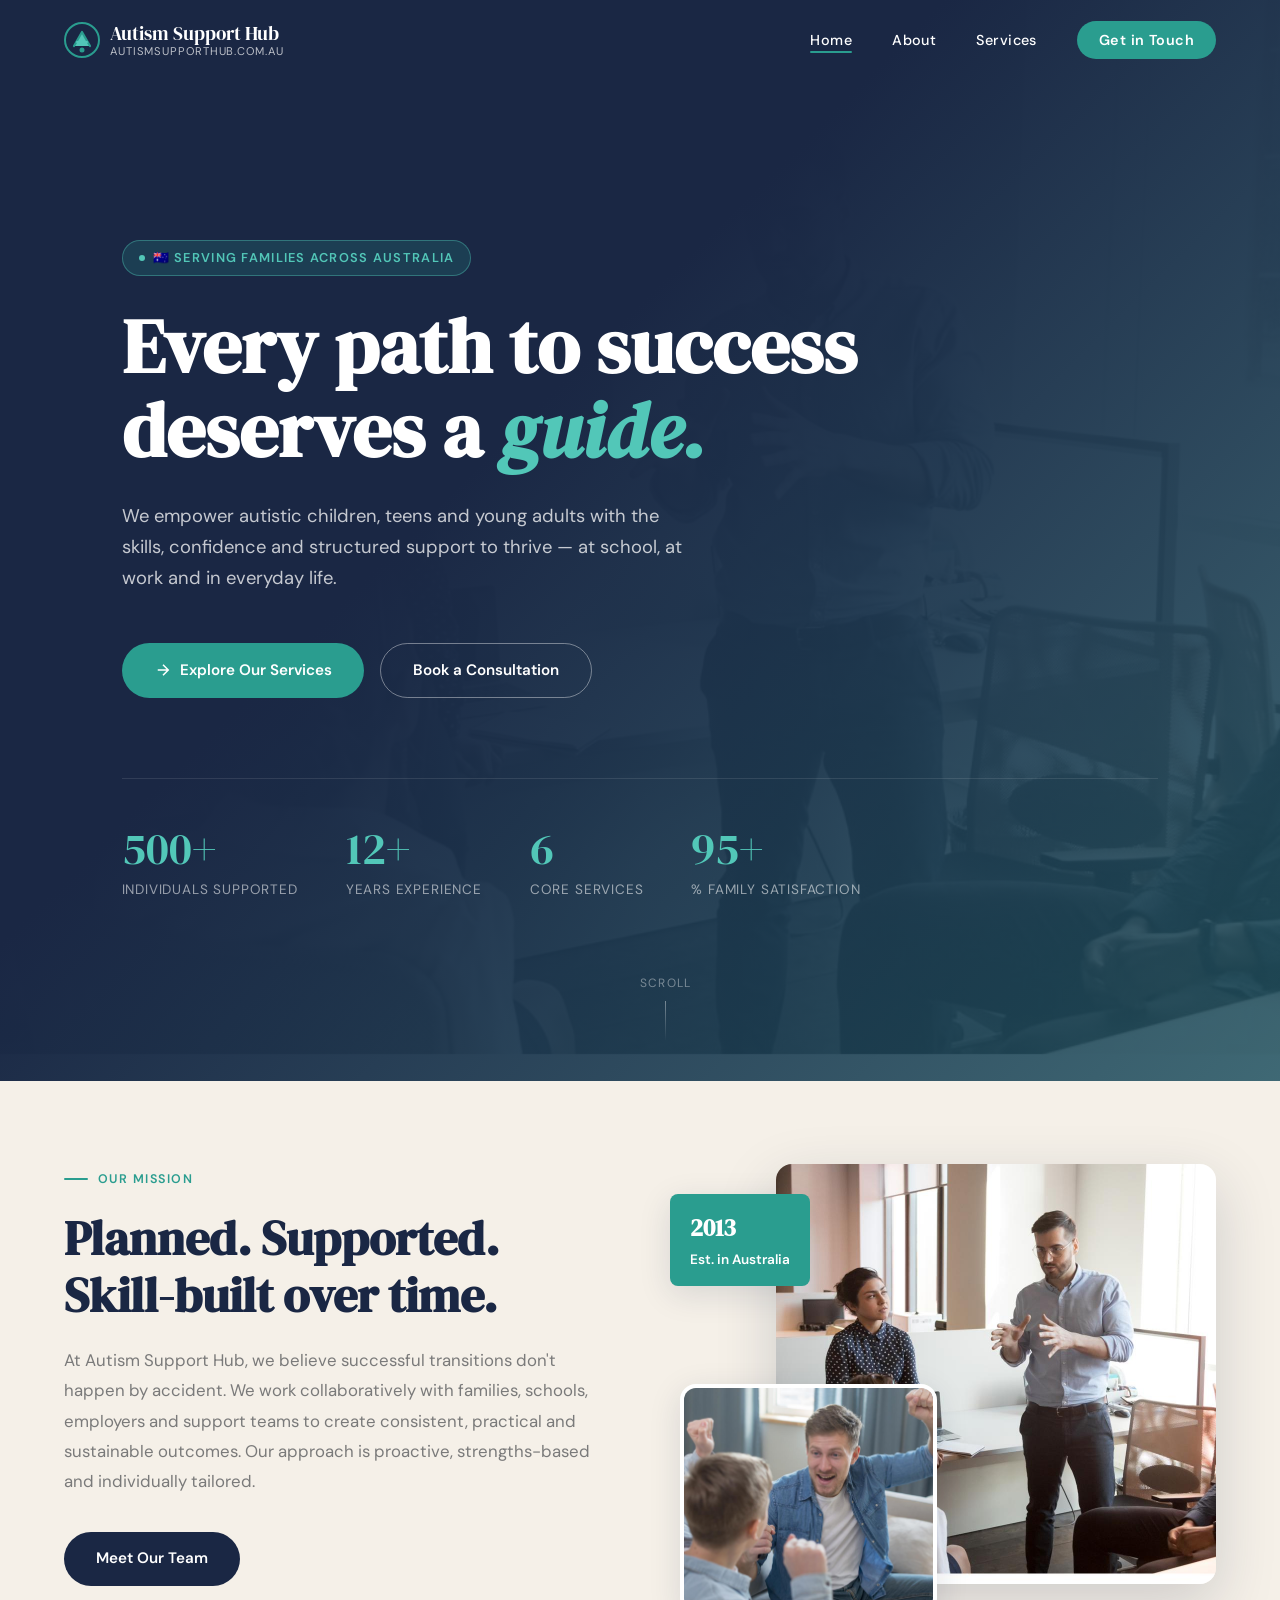
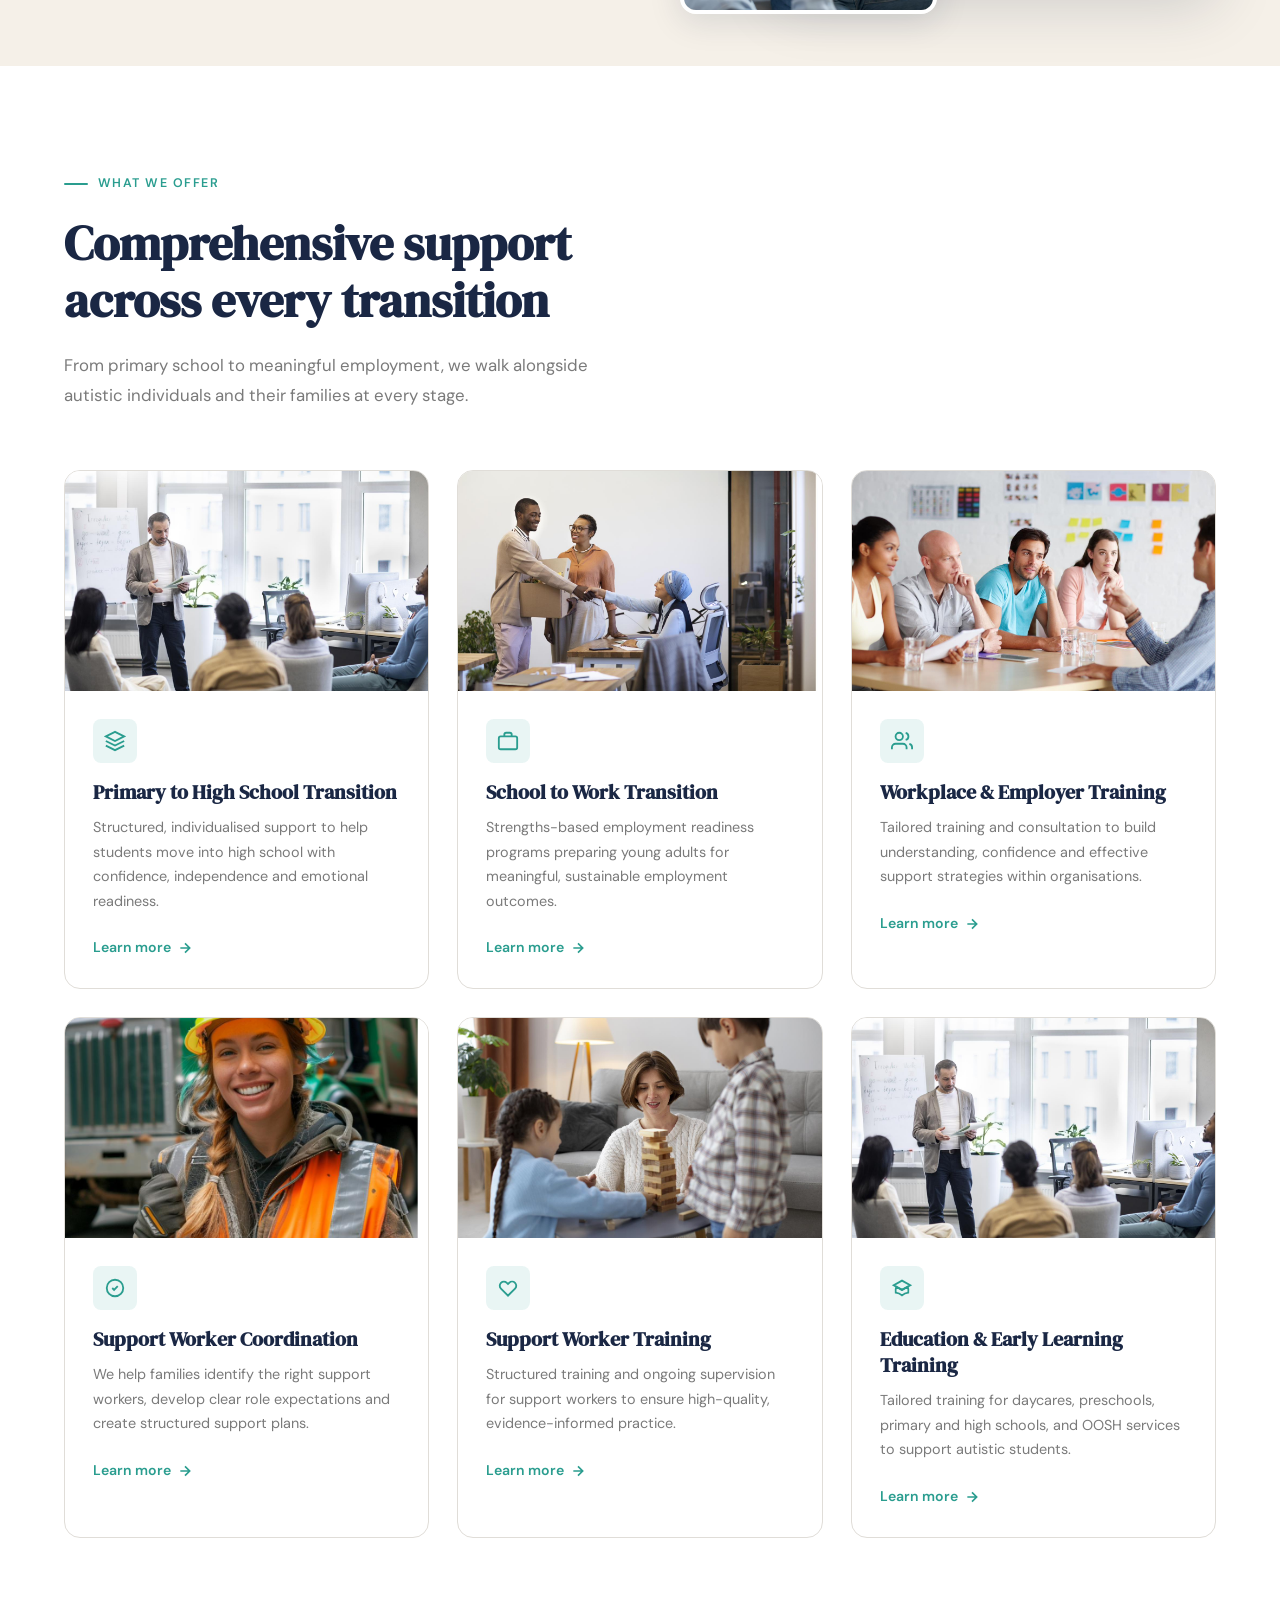
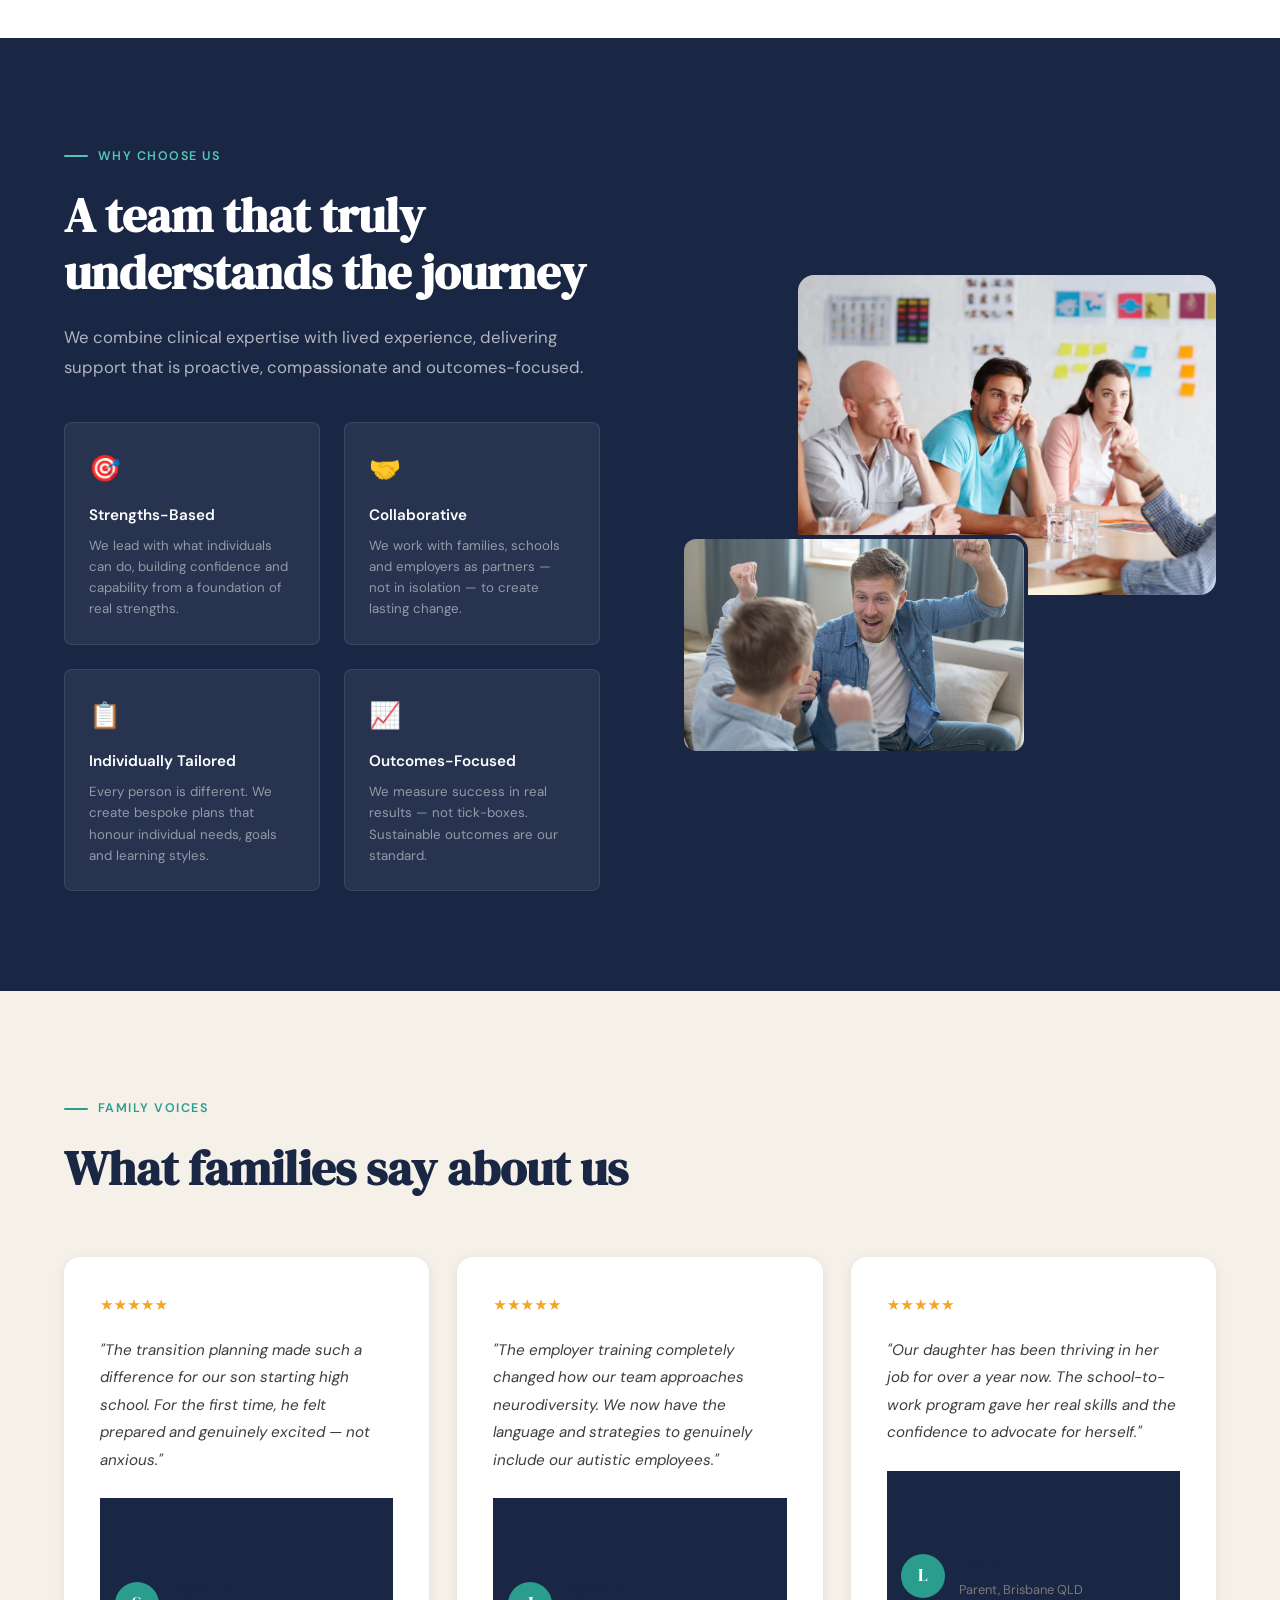
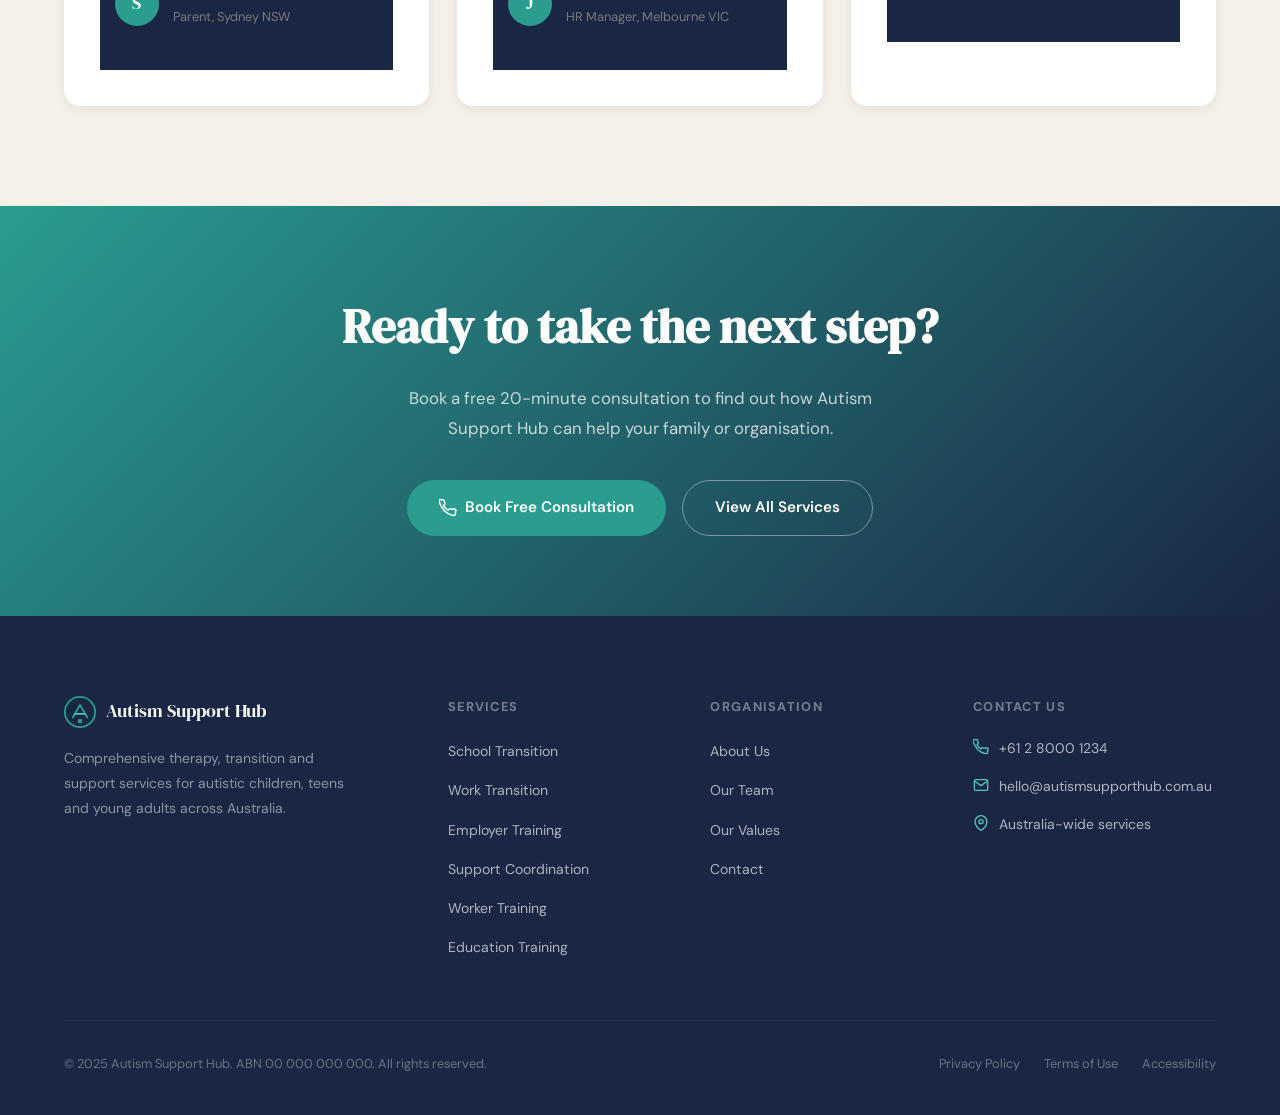
==== index.html @ e98f9d1d "Add files via upload" ====
<!DOCTYPE html>
<html lang="en">
<head>
  <meta charset="UTF-8" />
  <meta name="viewport" content="width=device-width, initial-scale=1.0" />
  <meta name="description" content="Autism Support Hub — Therapy, Transition & Support Services across the lifespan for autistic children, teens and young adults in Australia." />
  <meta property="og:title" content="Autism Support Hub" />
  <meta property="og:description" content="Empowering autistic individuals with the skills, confidence and structured support they need to thrive." />
  <meta property="og:url" content="https://autismsupporthub.com.au" />
  <title>Autism Support Hub — Therapy, Transition & Support Services</title>
  <link rel="preconnect" href="https://fonts.googleapis.com" />
  <link rel="preconnect" href="https://fonts.gstatic.com" crossorigin />
  <link rel="stylesheet" href="css/styles.css" />
</head>
<body>

  <!-- Skip to main content -->
  <a class="skip-link" href="#main-content">Skip to main content</a>

  <!-- Page Transition Overlay -->
  <div id="page-transition" aria-hidden="true"></div>

  <!-- Navigation -->
  <nav class="nav dark-bg" data-dark="true" aria-label="Main navigation">
    <a class="nav-logo" href="index.html" aria-label="Autism Support Hub – Home">
      <svg viewBox="0 0 36 36" fill="none" xmlns="http://www.w3.org/2000/svg" aria-hidden="true">
        <circle cx="18" cy="18" r="17" stroke="#2a9d8f" stroke-width="2"/>
        <path d="M10 24 L18 10 L26 24" stroke="#2a9d8f" stroke-width="2.2" stroke-linecap="round" stroke-linejoin="round"/>
        <path d="M13 20 L23 20" stroke="#52c7b8" stroke-width="2" stroke-linecap="round"/>
        <circle cx="18" cy="28" r="2.5" fill="#2a9d8f"/>
      </svg>
      <span>Autism Support Hub<em>autismsupporthub.com.au</em></span>
    </a>
    <ul class="nav-links" role="list">
      <li><a href="index.html" class="active">Home</a></li>
      <li><a href="pages/about.html">About</a></li>
      <li><a href="pages/services.html">Services</a></li>
      <li><a href="pages/contact.html" class="nav-cta">Get in Touch</a></li>
    </ul>
    <button class="hamburger" aria-label="Toggle menu" aria-expanded="false" aria-controls="mobile-nav">
      <span></span><span></span><span></span>
    </button>
  </nav>

  <!-- Mobile Nav -->
  <nav class="mobile-nav" id="mobile-nav" aria-label="Mobile navigation">
    <a href="index.html">Home</a>
    <a href="pages/about.html">About</a>
    <a href="pages/services.html">Services</a>
    <a href="pages/contact.html" class="mobile-cta">Get in Touch</a>
  </nav>

  <!-- Main Content -->
  <main id="main-content" class="page-content">

    <!-- Hero -->
    <section class="hero" aria-labelledby="hero-heading">
      <div class="hero-bg" role="img" aria-label="A diverse team in discussion"></div>
      <div class="hero-gradient" aria-hidden="true"></div>
      <div class="hero-content">
        <div class="hero-tag" aria-label="Based in Australia">🇦🇺 Serving Families Across Australia</div>
        <h1 id="hero-heading">
          Every path to success<br/>
          deserves a <em>guide.</em>
        </h1>
        <p>We empower autistic children, teens and young adults with the skills, confidence and structured support to thrive — at school, at work and in everyday life.</p>
        <div class="hero-actions">
          <a href="pages/services.html" class="btn btn-primary">
            <svg width="18" height="18" fill="none" stroke="currentColor" stroke-width="2" viewBox="0 0 24 24" aria-hidden="true"><path d="M5 12h14M12 5l7 7-7 7"/></svg>
            Explore Our Services
          </a>
          <a href="pages/contact.html" class="btn btn-outline">Book a Consultation</a>
        </div>
        <div class="hero-stats" role="list" aria-label="Key statistics">
          <div class="hero-stat" role="listitem">
            <div class="num" data-count="500" aria-label="500 plus">500+</div>
            <div class="label">Individuals Supported</div>
          </div>
          <div class="hero-stat" role="listitem">
            <div class="num" data-count="12" aria-label="12 plus">12+</div>
            <div class="label">Years Experience</div>
          </div>
          <div class="hero-stat" role="listitem">
            <div class="num" data-count="6" aria-label="6">6</div>
            <div class="label">Core Services</div>
          </div>
          <div class="hero-stat" role="listitem">
            <div class="num" data-count="95" aria-label="95 percent">95+</div>
            <div class="label">% Family Satisfaction</div>
          </div>
        </div>
      </div>
      <div class="hero-scroll" role="button" tabindex="0" aria-label="Scroll down">Scroll</div>
    </section>

    <!-- Mission -->
    <section class="mission" aria-labelledby="mission-heading">
      <div class="mission-inner">
        <div class="mission-text">
          <span class="section-label reveal">Our Mission</span>
          <h2 class="section-heading reveal reveal-delay-1" id="mission-heading">
            Planned. Supported.<br/>Skill-built over time.
          </h2>
          <p class="section-sub reveal reveal-delay-2">
            At Autism Support Hub, we believe successful transitions don't happen by accident. We work collaboratively with families, schools, employers and support teams to create consistent, practical and sustainable outcomes. Our approach is proactive, strengths-based and individually tailored.
          </p>
          <div style="margin-top: 36px;" class="reveal reveal-delay-3">
            <a href="pages/about.html" class="btn btn-navy">Meet Our Team</a>
          </div>
        </div>
        <div class="mission-visual reveal reveal-delay-2" aria-hidden="true">
          <img class="mission-img-main" src="images/team-leader.jpg" alt="Team leader facilitating a training session" loading="lazy" />
          <img class="mission-img-accent" src="images/father-son.jpg" alt="A parent and child celebrating a milestone together" loading="lazy" />
          <div class="mission-badge" aria-label="Established since 2013">
            <strong>2013</strong>
            Est. in Australia
          </div>
        </div>
      </div>
    </section>

    <!-- Services Overview -->
    <section class="services" aria-labelledby="services-heading">
      <div class="section-inner">
        <span class="section-label reveal">What We Offer</span>
        <h2 class="section-heading reveal reveal-delay-1" id="services-heading">Comprehensive support<br/>across every transition</h2>
        <p class="section-sub reveal reveal-delay-2">From primary school to meaningful employment, we walk alongside autistic individuals and their families at every stage.</p>
        <div class="services-grid" role="list">

          <article class="service-card reveal" role="listitem">
            <div style="overflow:hidden">
              <img class="service-card-img" src="images/learning.jpg" alt="Students engaged in a collaborative learning session" loading="lazy" />
            </div>
            <div class="service-card-body">
              <div class="service-icon" aria-hidden="true">
                <svg fill="none" stroke="currentColor" stroke-width="2" viewBox="0 0 24 24"><path d="M12 2L2 7l10 5 10-5-10-5zM2 17l10 5 10-5M2 12l10 5 10-5"/></svg>
              </div>
              <h3>Primary to High School Transition</h3>
              <p>Structured, individualised support to help students move into high school with confidence, independence and emotional readiness.</p>
              <a class="service-link" href="pages/services.html#school-transition">Learn more
                <svg fill="none" stroke="currentColor" stroke-width="2.5" viewBox="0 0 24 24" aria-hidden="true"><path d="M5 12h14M12 5l7 7-7 7"/></svg>
              </a>
            </div>
          </article>

          <article class="service-card reveal reveal-delay-1" role="listitem">
            <div style="overflow:hidden">
              <img class="service-card-img" src="images/new-job.jpg" alt="A young person being welcomed to their new workplace" loading="lazy" />
            </div>
            <div class="service-card-body">
              <div class="service-icon" aria-hidden="true">
                <svg fill="none" stroke="currentColor" stroke-width="2" viewBox="0 0 24 24"><rect x="2" y="7" width="20" height="14" rx="2"/><path d="M16 7V5a2 2 0 00-2-2h-4a2 2 0 00-2 2v2"/></svg>
              </div>
              <h3>School to Work Transition</h3>
              <p>Strengths-based employment readiness programs preparing young adults for meaningful, sustainable employment outcomes.</p>
              <a class="service-link" href="pages/services.html#work-transition">Learn more
                <svg fill="none" stroke="currentColor" stroke-width="2.5" viewBox="0 0 24 24" aria-hidden="true"><path d="M5 12h14M12 5l7 7-7 7"/></svg>
              </a>
            </div>
          </article>

          <article class="service-card reveal reveal-delay-2" role="listitem">
            <div style="overflow:hidden">
              <img class="service-card-img" src="images/meeting.jpg" alt="Diverse professionals engaged in a collaborative workplace meeting" loading="lazy" />
            </div>
            <div class="service-card-body">
              <div class="service-icon" aria-hidden="true">
                <svg fill="none" stroke="currentColor" stroke-width="2" viewBox="0 0 24 24"><path d="M17 21v-2a4 4 0 00-4-4H5a4 4 0 00-4 4v2"/><circle cx="9" cy="7" r="4"/><path d="M23 21v-2a4 4 0 00-3-3.87M16 3.13a4 4 0 010 7.75"/></svg>
              </div>
              <h3>Workplace & Employer Training</h3>
              <p>Tailored training and consultation to build understanding, confidence and effective support strategies within organisations.</p>
              <a class="service-link" href="pages/services.html#employer-training">Learn more
                <svg fill="none" stroke="currentColor" stroke-width="2.5" viewBox="0 0 24 24" aria-hidden="true"><path d="M5 12h14M12 5l7 7-7 7"/></svg>
              </a>
            </div>
          </article>

          <article class="service-card reveal" role="listitem">
            <div style="overflow:hidden">
              <img class="service-card-img" src="images/worker-thumbsup.jpg" alt="A confident worker giving thumbs up on the job site" loading="lazy" />
            </div>
            <div class="service-card-body">
              <div class="service-icon" aria-hidden="true">
                <svg fill="none" stroke="currentColor" stroke-width="2" viewBox="0 0 24 24"><path d="M9 12l2 2 4-4m6 2a9 9 0 11-18 0 9 9 0 0118 0z"/></svg>
              </div>
              <h3>Support Worker Coordination</h3>
              <p>We help families identify the right support workers, develop clear role expectations and create structured support plans.</p>
              <a class="service-link" href="pages/services.html#support-coordination">Learn more
                <svg fill="none" stroke="currentColor" stroke-width="2.5" viewBox="0 0 24 24" aria-hidden="true"><path d="M5 12h14M12 5l7 7-7 7"/></svg>
              </a>
            </div>
          </article>

          <article class="service-card reveal reveal-delay-1" role="listitem">
            <div style="overflow:hidden">
              <img class="service-card-img" src="images/mother-kids.jpg" alt="A support worker playing and engaging with children" loading="lazy" />
            </div>
            <div class="service-card-body">
              <div class="service-icon" aria-hidden="true">
                <svg fill="none" stroke="currentColor" stroke-width="2" viewBox="0 0 24 24"><path d="M4.318 6.318a4.5 4.5 0 000 6.364L12 20.364l7.682-7.682a4.5 4.5 0 00-6.364-6.364L12 7.636l-1.318-1.318a4.5 4.5 0 00-6.364 0z"/></svg>
              </div>
              <h3>Support Worker Training</h3>
              <p>Structured training and ongoing supervision for support workers to ensure high-quality, evidence-informed practice.</p>
              <a class="service-link" href="pages/services.html#worker-training">Learn more
                <svg fill="none" stroke="currentColor" stroke-width="2.5" viewBox="0 0 24 24" aria-hidden="true"><path d="M5 12h14M12 5l7 7-7 7"/></svg>
              </a>
            </div>
          </article>

          <article class="service-card reveal reveal-delay-2" role="listitem">
            <div style="overflow:hidden">
              <img class="service-card-img" src="images/learning.jpg" alt="A training session for educators and early learning staff" loading="lazy" />
            </div>
            <div class="service-card-body">
              <div class="service-icon" aria-hidden="true">
                <svg fill="none" stroke="currentColor" stroke-width="2" viewBox="0 0 24 24"><path d="M12 14l9-5-9-5-9 5 9 5z"/><path d="M12 14l6.16-3.422a12.083 12.083 0 01.665 6.479A11.952 11.952 0 0012 20.055a11.952 11.952 0 00-6.824-2.998 12.078 12.078 0 01.665-6.479L12 14z"/></svg>
              </div>
              <h3>Education & Early Learning Training</h3>
              <p>Tailored training for daycares, preschools, primary and high schools, and OOSH services to support autistic students.</p>
              <a class="service-link" href="pages/services.html#education-training">Learn more
                <svg fill="none" stroke="currentColor" stroke-width="2.5" viewBox="0 0 24 24" aria-hidden="true"><path d="M5 12h14M12 5l7 7-7 7"/></svg>
              </a>
            </div>
          </article>

        </div>
      </div>
    </section>

    <!-- Why Us -->
    <section class="why" aria-labelledby="why-heading">
      <div class="why-inner">
        <div>
          <span class="section-label reveal">Why Choose Us</span>
          <h2 class="section-heading reveal reveal-delay-1" id="why-heading">A team that truly<br/>understands the journey</h2>
          <p class="section-sub reveal reveal-delay-2">We combine clinical expertise with lived experience, delivering support that is proactive, compassionate and outcomes-focused.</p>
          <div class="why-pillars" role="list">
            <div class="pillar reveal" role="listitem">
              <div class="pillar-icon" aria-hidden="true">🎯</div>
              <h4>Strengths-Based</h4>
              <p>We lead with what individuals can do, building confidence and capability from a foundation of real strengths.</p>
            </div>
            <div class="pillar reveal reveal-delay-1" role="listitem">
              <div class="pillar-icon" aria-hidden="true">🤝</div>
              <h4>Collaborative</h4>
              <p>We work with families, schools and employers as partners — not in isolation — to create lasting change.</p>
            </div>
            <div class="pillar reveal reveal-delay-2" role="listitem">
              <div class="pillar-icon" aria-hidden="true">📋</div>
              <h4>Individually Tailored</h4>
              <p>Every person is different. We create bespoke plans that honour individual needs, goals and learning styles.</p>
            </div>
            <div class="pillar reveal reveal-delay-3" role="listitem">
              <div class="pillar-icon" aria-hidden="true">📈</div>
              <h4>Outcomes-Focused</h4>
              <p>We measure success in real results — not tick-boxes. Sustainable outcomes are our standard.</p>
            </div>
          </div>
        </div>
        <div class="why-img-stack reveal reveal-delay-2" aria-hidden="true">
          <img class="why-img-1" src="images/meeting.jpg" alt="Professional team collaboration" loading="lazy" />
          <img class="why-img-2" src="images/father-son.jpg" alt="A joyful moment between a parent and child" loading="lazy" />
        </div>
      </div>
    </section>

    <!-- Testimonials -->
    <section class="testimonials" aria-labelledby="testimonials-heading">
      <div class="section-inner">
        <span class="section-label reveal">Family Voices</span>
        <h2 class="section-heading reveal reveal-delay-1" id="testimonials-heading">What families say about us</h2>
        <div class="testimonials-grid" role="list">

          <blockquote class="testimonial-card reveal" role="listitem">
            <div class="testimonial-stars" aria-label="5 out of 5 stars">★★★★★</div>
            <p>"The transition planning made such a difference for our son starting high school. For the first time, he felt prepared and genuinely excited — not anxious."</p>
            <footer class="testimonial-author">
              <div class="author-avatar" aria-hidden="true">S</div>
              <div class="author-info">
                <strong>Sarah M.</strong>
                <span>Parent, Sydney NSW</span>
              </div>
            </footer>
          </blockquote>

          <blockquote class="testimonial-card reveal reveal-delay-1" role="listitem">
            <div class="testimonial-stars" aria-label="5 out of 5 stars">★★★★★</div>
            <p>"The employer training completely changed how our team approaches neurodiversity. We now have the language and strategies to genuinely include our autistic employees."</p>
            <footer class="testimonial-author">
              <div class="author-avatar" aria-hidden="true">J</div>
              <div class="author-info">
                <strong>James T.</strong>
                <span>HR Manager, Melbourne VIC</span>
              </div>
            </footer>
          </blockquote>

          <blockquote class="testimonial-card reveal reveal-delay-2" role="listitem">
            <div class="testimonial-stars" aria-label="5 out of 5 stars">★★★★★</div>
            <p>"Our daughter has been thriving in her job for over a year now. The school-to-work program gave her real skills and the confidence to advocate for herself."</p>
            <footer class="testimonial-author">
              <div class="author-avatar" aria-hidden="true">L</div>
              <div class="author-info">
                <strong>Lisa R.</strong>
                <span>Parent, Brisbane QLD</span>
              </div>
            </footer>
          </blockquote>

        </div>
      </div>
    </section>

    <!-- CTA Banner -->
    <section class="cta-banner" aria-labelledby="cta-heading">
      <h2 id="cta-heading" class="reveal">Ready to take the next step?</h2>
      <p class="reveal reveal-delay-1">Book a free 20-minute consultation to find out how Autism Support Hub can help your family or organisation.</p>
      <div class="cta-banner-actions reveal reveal-delay-2">
        <a href="pages/contact.html" class="btn btn-primary">
          <svg width="18" height="18" fill="none" stroke="currentColor" stroke-width="2" viewBox="0 0 24 24" aria-hidden="true"><path d="M22 16.92v3a2 2 0 01-2.18 2 19.79 19.79 0 01-8.63-3.07A19.5 19.5 0 013.07 9.81a19.79 19.79 0 01-3.07-8.68A2 2 0 012 .84h3a2 2 0 012 1.72c.127.96.361 1.903.7 2.81a2 2 0 01-.45 2.11L6.09 8.91a16 16 0 006 6l1.27-1.27a2 2 0 012.11-.45c.907.339 1.85.573 2.81.7A2 2 0 0122 16.92z"/></svg>
          Book Free Consultation
        </a>
        <a href="pages/services.html" class="btn btn-outline">View All Services</a>
      </div>
    </section>

  </main>

  <!-- Footer -->
  <footer role="contentinfo">
    <div class="footer-inner">
      <div class="footer-grid">
        <div class="footer-brand">
          <div class="footer-logo">
            <svg viewBox="0 0 36 36" width="32" fill="none" xmlns="http://www.w3.org/2000/svg" aria-hidden="true">
              <circle cx="18" cy="18" r="17" stroke="#2a9d8f" stroke-width="2"/>
              <path d="M10 24 L18 10 L26 24" stroke="#2a9d8f" stroke-width="2.2" stroke-linecap="round" stroke-linejoin="round"/>
              <path d="M13 20 L23 20" stroke="#52c7b8" stroke-width="2" stroke-linecap="round"/>
              <circle cx="18" cy="28" r="2.5" fill="#2a9d8f"/>
            </svg>
            <span>Autism Support Hub</span>
          </div>
          <p>Comprehensive therapy, transition and support services for autistic children, teens and young adults across Australia.</p>
        </div>
        <div class="footer-col">
          <h4>Services</h4>
          <ul role="list">
            <li><a href="pages/services.html#school-transition">School Transition</a></li>
            <li><a href="pages/services.html#work-transition">Work Transition</a></li>
            <li><a href="pages/services.html#employer-training">Employer Training</a></li>
            <li><a href="pages/services.html#support-coordination">Support Coordination</a></li>
            <li><a href="pages/services.html#worker-training">Worker Training</a></li>
            <li><a href="pages/services.html#education-training">Education Training</a></li>
          </ul>
        </div>
        <div class="footer-col">
          <h4>Organisation</h4>
          <ul role="list">
            <li><a href="pages/about.html">About Us</a></li>
            <li><a href="pages/about.html#team">Our Team</a></li>
            <li><a href="pages/about.html#values">Our Values</a></li>
            <li><a href="pages/contact.html">Contact</a></li>
          </ul>
        </div>
        <div class="footer-col">
          <h4>Contact Us</h4>
          <div class="footer-contact-item">
            <svg fill="none" stroke="currentColor" stroke-width="2" viewBox="0 0 24 24" aria-hidden="true"><path d="M22 16.92v3a2 2 0 01-2.18 2 19.79 19.79 0 01-8.63-3.07A19.5 19.5 0 013.07 9.81a19.79 19.79 0 01-3.07-8.68A2 2 0 012 .84h3a2 2 0 012 1.72c.127.96.361 1.903.7 2.81a2 2 0 01-.45 2.11L6.09 8.91a16 16 0 006 6l1.27-1.27a2 2 0 012.11-.45c.907.339 1.85.573 2.81.7A2 2 0 0122 16.92z"/></svg>
            <span><a href="tel:+61280001234" style="color:inherit">+61 2 8000 1234</a></span>
          </div>
          <div class="footer-contact-item">
            <svg fill="none" stroke="currentColor" stroke-width="2" viewBox="0 0 24 24" aria-hidden="true"><path d="M4 4h16c1.1 0 2 .9 2 2v12c0 1.1-.9 2-2 2H4c-1.1 0-2-.9-2-2V6c0-1.1.9-2 2-2z"/><polyline points="22,6 12,13 2,6"/></svg>
            <span><a href="mailto:hello@autismsupporthub.com.au" style="color:inherit">hello@autismsupporthub.com.au</a></span>
          </div>
          <div class="footer-contact-item">
            <svg fill="none" stroke="currentColor" stroke-width="2" viewBox="0 0 24 24" aria-hidden="true"><path d="M21 10c0 7-9 13-9 13s-9-6-9-13a9 9 0 0118 0z"/><circle cx="12" cy="10" r="3"/></svg>
            <span>Australia-wide services</span>
          </div>
        </div>
      </div>
      <div class="footer-bottom">
        <p>© 2025 Autism Support Hub. ABN 00 000 000 000. All rights reserved.</p>
        <nav class="footer-bottom-links" aria-label="Legal links">
          <a href="#">Privacy Policy</a>
          <a href="#">Terms of Use</a>
          <a href="#">Accessibility</a>
        </nav>
      </div>
    </div>
  </footer>

  <script src="js/main.js"></script>
</body>
</html>
---- css/styles.css ----
/* ============================================================
   Autism Support Hub — Main Stylesheet
   autismsupporthub.com.au
   ============================================================ */

/* Google Fonts */
@import url('https://fonts.googleapis.com/css2?family=DM+Serif+Display:ital@0;1&family=DM+Sans:wght@300;400;500;600&display=swap');

/* ─── CSS Variables ─────────────────────────────────────── */
:root {
  --navy:       #1a2744;
  --navy-light: #243460;
  --teal:       #2a9d8f;
  --teal-light: #52c7b8;
  --sand:       #f5f0e8;
  --white:      #ffffff;
  --charcoal:   #3d3d3d;
  --mid-grey:   #7a7a7a;
  --light-grey: #f0eff0;
  --border:     #e0ddd8;

  --font-display: 'DM Serif Display', Georgia, serif;
  --font-body:    'DM Sans', system-ui, sans-serif;

  --radius-sm:  8px;
  --radius-md:  16px;
  --radius-lg:  32px;

  --shadow-sm:  0 2px 12px rgba(26,39,68,0.08);
  --shadow-md:  0 8px 32px rgba(26,39,68,0.13);
  --shadow-lg:  0 20px 60px rgba(26,39,68,0.18);

  --transition: 0.35s cubic-bezier(0.4, 0, 0.2, 1);
  --nav-height: 80px;
}

/* ─── Reset & Base ───────────────────────────────────────── */
*, *::before, *::after { box-sizing: border-box; margin: 0; padding: 0; }

html {
  scroll-behavior: smooth;
  font-size: 16px;
}

body {
  font-family: var(--font-body);
  color: var(--charcoal);
  background: var(--white);
  line-height: 1.7;
  overflow-x: hidden;
}

img { display: block; max-width: 100%; height: auto; }
a  { color: inherit; text-decoration: none; }
ul { list-style: none; }

/* ─── Page Transition Overlay ───────────────────────────── */
#page-transition {
  position: fixed;
  inset: 0;
  background: var(--navy);
  z-index: 9999;
  pointer-events: none;
  transform: scaleY(0);
  transform-origin: bottom;
  transition: transform 0.5s cubic-bezier(0.76, 0, 0.24, 1);
}
#page-transition.enter {
  transform: scaleY(1);
  transform-origin: bottom;
}
#page-transition.exit {
  transform: scaleY(0);
  transform-origin: top;
}

/* ─── Page Fade In ───────────────────────────────────────── */
.page-content {
  opacity: 0;
  transform: translateY(16px);
  transition: opacity 0.6s ease, transform 0.6s ease;
}
.page-content.visible {
  opacity: 1;
  transform: translateY(0);
}

/* ─── Navigation ─────────────────────────────────────────── */
.nav {
  position: fixed;
  top: 0; left: 0; right: 0;
  height: var(--nav-height);
  z-index: 1000;
  display: flex;
  align-items: center;
  justify-content: space-between;
  padding: 0 5%;
  transition: background var(--transition), box-shadow var(--transition), backdrop-filter var(--transition);
}
.nav.scrolled {
  background: rgba(255,255,255,0.94);
  backdrop-filter: blur(12px);
  -webkit-backdrop-filter: blur(12px);
  box-shadow: var(--shadow-sm);
}
.nav.dark-bg {
  background: transparent;
}
.nav.dark-bg .nav-logo span,
.nav.dark-bg .nav-links a {
  color: var(--white);
}
.nav.dark-bg .nav-logo svg path { fill: var(--teal-light); }
.nav.dark-bg .hamburger span { background: var(--white); }
.nav.scrolled .nav-logo span,
.nav.scrolled .nav-links a { color: var(--navy); }

.nav-logo {
  display: flex;
  align-items: center;
  gap: 10px;
  z-index: 1001;
}
.nav-logo svg { width: 36px; height: 36px; flex-shrink: 0; }
.nav-logo span {
  font-family: var(--font-display);
  font-size: 1.2rem;
  color: var(--navy);
  transition: color var(--transition);
  line-height: 1.2;
}
.nav-logo span em {
  display: block;
  font-style: normal;
  font-size: 0.7rem;
  font-family: var(--font-body);
  font-weight: 400;
  letter-spacing: 0.08em;
  opacity: 0.7;
  text-transform: uppercase;
}

.nav-links {
  display: flex;
  align-items: center;
  gap: 2.5rem;
}
.nav-links a {
  font-size: 0.9rem;
  font-weight: 500;
  letter-spacing: 0.03em;
  color: var(--navy);
  position: relative;
  padding-bottom: 4px;
  transition: color var(--transition);
}
.nav-links a::after {
  content: '';
  position: absolute;
  bottom: 0; left: 0;
  width: 0; height: 2px;
  background: var(--teal);
  transition: width var(--transition);
  border-radius: 2px;
}
.nav-links a:hover::after,
.nav-links a.active::after { width: 100%; }
.nav-links a:hover { color: var(--teal); }

.nav-cta {
  background: var(--teal) !important;
  color: var(--white) !important;
  padding: 10px 22px !important;
  border-radius: var(--radius-lg) !important;
  transition: background var(--transition), transform var(--transition) !important;
  font-weight: 600 !important;
}
.nav-cta::after { display: none !important; }
.nav-cta:hover { background: var(--navy) !important; transform: translateY(-1px); }

/* Hamburger */
.hamburger {
  display: none;
  flex-direction: column;
  gap: 5px;
  cursor: pointer;
  z-index: 1001;
  padding: 4px;
  background: none;
  border: none;
  aria-label: "Menu";
}
.hamburger span {
  display: block;
  width: 26px;
  height: 2px;
  background: var(--navy);
  border-radius: 2px;
  transition: all var(--transition);
}
.hamburger.open span:nth-child(1) { transform: rotate(45deg) translate(5px, 5px); }
.hamburger.open span:nth-child(2) { opacity: 0; }
.hamburger.open span:nth-child(3) { transform: rotate(-45deg) translate(5px, -5px); }

/* Mobile Nav */
.mobile-nav {
  position: fixed;
  inset: 0;
  background: var(--navy);
  z-index: 999;
  display: flex;
  flex-direction: column;
  align-items: center;
  justify-content: center;
  gap: 2rem;
  transform: translateX(100%);
  transition: transform 0.45s cubic-bezier(0.76, 0, 0.24, 1);
}
.mobile-nav.open { transform: translateX(0); }
.mobile-nav a {
  font-family: var(--font-display);
  font-size: 2rem;
  color: var(--white);
  transition: color var(--transition);
}
.mobile-nav a:hover { color: var(--teal-light); }
.mobile-nav .mobile-cta {
  margin-top: 1rem;
  background: var(--teal);
  color: var(--white) !important;
  padding: 14px 36px;
  border-radius: var(--radius-lg);
  font-family: var(--font-body) !important;
  font-size: 1rem !important;
  font-weight: 600;
}

/* ─── Hero ───────────────────────────────────────────────── */
.hero {
  min-height: 100vh;
  position: relative;
  display: flex;
  align-items: center;
  overflow: hidden;
  background: var(--navy);
}
.hero-bg {
  position: absolute;
  inset: 0;
  background-image: url('../images/team-leader.jpg');
  background-size: cover;
  background-position: center 30%;
  opacity: 0.2;
  filter: saturate(0.4);
}
.hero-gradient {
  position: absolute;
  inset: 0;
  background: linear-gradient(135deg, var(--navy) 40%, rgba(42,157,143,0.3) 100%);
}
.hero-content {
  position: relative;
  z-index: 2;
  max-width: 1200px;
  margin: 0 auto;
  padding: calc(var(--nav-height) + 60px) 5% 80px;
  width: 100%;
}
.hero-tag {
  display: inline-flex;
  align-items: center;
  gap: 8px;
  background: rgba(42,157,143,0.2);
  border: 1px solid rgba(82,199,184,0.4);
  color: var(--teal-light);
  padding: 6px 16px;
  border-radius: 100px;
  font-size: 0.8rem;
  font-weight: 600;
  letter-spacing: 0.1em;
  text-transform: uppercase;
  margin-bottom: 28px;
  animation: fadeSlideUp 0.8s ease both;
}
.hero-tag::before {
  content: '';
  width: 6px; height: 6px;
  border-radius: 50%;
  background: var(--teal-light);
}
.hero h1 {
  font-family: var(--font-display);
  font-size: clamp(2.8rem, 6vw, 5.5rem);
  color: var(--white);
  line-height: 1.1;
  max-width: 780px;
  margin-bottom: 28px;
  animation: fadeSlideUp 0.8s 0.1s ease both;
}
.hero h1 em {
  font-style: italic;
  color: var(--teal-light);
}
.hero p {
  font-size: 1.15rem;
  color: rgba(255,255,255,0.75);
  max-width: 560px;
  margin-bottom: 48px;
  animation: fadeSlideUp 0.8s 0.2s ease both;
}
.hero-actions {
  display: flex;
  gap: 16px;
  flex-wrap: wrap;
  animation: fadeSlideUp 0.8s 0.3s ease both;
}
.hero-stats {
  display: flex;
  gap: 48px;
  margin-top: 80px;
  padding-top: 48px;
  border-top: 1px solid rgba(255,255,255,0.1);
  animation: fadeSlideUp 0.8s 0.4s ease both;
  flex-wrap: wrap;
}
.hero-stat .num {
  font-family: var(--font-display);
  font-size: 2.8rem;
  color: var(--teal-light);
  line-height: 1;
}
.hero-stat .label {
  font-size: 0.85rem;
  color: rgba(255,255,255,0.55);
  margin-top: 6px;
  text-transform: uppercase;
  letter-spacing: 0.06em;
}
.hero-scroll {
  position: absolute;
  bottom: 40px;
  left: 50%;
  transform: translateX(-50%);
  display: flex;
  flex-direction: column;
  align-items: center;
  gap: 8px;
  color: rgba(255,255,255,0.4);
  font-size: 0.75rem;
  letter-spacing: 0.1em;
  text-transform: uppercase;
  animation: fadeSlideUp 1s 0.8s ease both;
  cursor: pointer;
}
.hero-scroll::after {
  content: '';
  width: 1px;
  height: 40px;
  background: linear-gradient(to bottom, rgba(255,255,255,0.4), transparent);
  animation: scrollLine 1.8s ease-in-out infinite;
}

/* ─── Buttons ────────────────────────────────────────────── */
.btn {
  display: inline-flex;
  align-items: center;
  gap: 8px;
  padding: 14px 32px;
  border-radius: var(--radius-lg);
  font-family: var(--font-body);
  font-weight: 600;
  font-size: 0.95rem;
  cursor: pointer;
  border: none;
  transition: all var(--transition);
  white-space: nowrap;
}
.btn-primary {
  background: var(--teal);
  color: var(--white);
}
.btn-primary:hover {
  background: var(--teal-light);
  transform: translateY(-2px);
  box-shadow: 0 8px 24px rgba(42,157,143,0.35);
}
.btn-outline {
  background: transparent;
  color: var(--white);
  border: 1.5px solid rgba(255,255,255,0.4);
}
.btn-outline:hover {
  background: rgba(255,255,255,0.1);
  border-color: var(--white);
}
.btn-navy {
  background: var(--navy);
  color: var(--white);
}
.btn-navy:hover {
  background: var(--navy-light);
  transform: translateY(-2px);
  box-shadow: var(--shadow-md);
}

/* ─── Section Basics ─────────────────────────────────────── */
section { padding: 100px 5%; }
.section-inner { max-width: 1200px; margin: 0 auto; }

.section-label {
  display: inline-flex;
  align-items: center;
  gap: 10px;
  font-size: 0.78rem;
  font-weight: 600;
  letter-spacing: 0.12em;
  text-transform: uppercase;
  color: var(--teal);
  margin-bottom: 20px;
}
.section-label::before {
  content: '';
  display: block;
  width: 24px; height: 2px;
  background: var(--teal);
  border-radius: 2px;
}

.section-heading {
  font-family: var(--font-display);
  font-size: clamp(2rem, 4vw, 3rem);
  color: var(--navy);
  line-height: 1.2;
  margin-bottom: 20px;
}
.section-sub {
  font-size: 1.05rem;
  color: var(--mid-grey);
  max-width: 580px;
  line-height: 1.8;
}

/* ─── Mission / Intro Strip ─────────────────────────────── */
.mission {
  background: var(--sand);
  padding: 80px 5%;
}
.mission-inner {
  max-width: 1200px;
  margin: 0 auto;
  display: grid;
  grid-template-columns: 1fr 1fr;
  gap: 80px;
  align-items: center;
}
.mission-text { }
.mission-visual {
  position: relative;
  height: 420px;
}
.mission-img-main {
  position: absolute;
  top: 0; right: 0;
  width: 82%;
  height: 100%;
  object-fit: cover;
  border-radius: var(--radius-md);
  box-shadow: var(--shadow-lg);
}
.mission-img-accent {
  position: absolute;
  bottom: -30px; left: 0;
  width: 48%;
  height: 230px;
  object-fit: cover;
  border-radius: var(--radius-md);
  box-shadow: var(--shadow-md);
  border: 4px solid var(--white);
}
.mission-badge {
  position: absolute;
  top: 30px; left: -10px;
  background: var(--teal);
  color: var(--white);
  padding: 14px 20px;
  border-radius: var(--radius-sm);
  font-size: 0.85rem;
  font-weight: 600;
  box-shadow: var(--shadow-md);
  z-index: 2;
}
.mission-badge strong { display: block; font-size: 1.5rem; font-family: var(--font-display); }

/* ─── Services Grid ──────────────────────────────────────── */
.services { background: var(--white); }
.services-grid {
  display: grid;
  grid-template-columns: repeat(3, 1fr);
  gap: 28px;
  margin-top: 60px;
}
.service-card {
  background: var(--white);
  border: 1px solid var(--border);
  border-radius: var(--radius-md);
  overflow: hidden;
  transition: transform var(--transition), box-shadow var(--transition);
  cursor: pointer;
}
.service-card:hover {
  transform: translateY(-6px);
  box-shadow: var(--shadow-lg);
}
.service-card-img {
  width: 100%;
  height: 220px;
  object-fit: cover;
  transition: transform 0.5s ease;
}
.service-card:hover .service-card-img { transform: scale(1.04); }
.service-card-body {
  padding: 28px;
}
.service-icon {
  width: 44px; height: 44px;
  background: rgba(42,157,143,0.1);
  border-radius: var(--radius-sm);
  display: flex;
  align-items: center;
  justify-content: center;
  margin-bottom: 16px;
}
.service-icon svg { width: 22px; height: 22px; stroke: var(--teal); }
.service-card h3 {
  font-family: var(--font-display);
  font-size: 1.25rem;
  color: var(--navy);
  margin-bottom: 10px;
  line-height: 1.3;
}
.service-card p {
  font-size: 0.9rem;
  color: var(--mid-grey);
  line-height: 1.7;
  margin-bottom: 20px;
}
.service-link {
  display: inline-flex;
  align-items: center;
  gap: 6px;
  font-size: 0.88rem;
  font-weight: 600;
  color: var(--teal);
  transition: gap var(--transition);
}
.service-link:hover { gap: 10px; }
.service-link svg { width: 16px; height: 16px; stroke: var(--teal); }

/* ─── Why Us Strip ───────────────────────────────────────── */
.why {
  background: var(--navy);
  color: var(--white);
  padding: 100px 5%;
}
.why-inner {
  max-width: 1200px;
  margin: 0 auto;
  display: grid;
  grid-template-columns: 1fr 1fr;
  gap: 80px;
  align-items: center;
}
.why .section-label { color: var(--teal-light); }
.why .section-label::before { background: var(--teal-light); }
.why .section-heading { color: var(--white); }
.why .section-sub { color: rgba(255,255,255,0.65); }
.why-pillars {
  display: grid;
  grid-template-columns: 1fr 1fr;
  gap: 24px;
  margin-top: 40px;
}
.pillar {
  background: rgba(255,255,255,0.06);
  border: 1px solid rgba(255,255,255,0.1);
  border-radius: var(--radius-sm);
  padding: 24px;
  transition: background var(--transition), transform var(--transition);
}
.pillar:hover {
  background: rgba(42,157,143,0.15);
  transform: translateY(-3px);
}
.pillar-icon {
  font-size: 1.6rem;
  margin-bottom: 12px;
}
.pillar h4 {
  font-weight: 600;
  margin-bottom: 6px;
  color: var(--white);
  font-size: 0.95rem;
}
.pillar p {
  font-size: 0.83rem;
  color: rgba(255,255,255,0.5);
  line-height: 1.6;
}
.why-img-stack {
  position: relative;
  height: 480px;
}
.why-img-1 {
  position: absolute;
  top: 0; right: 0;
  width: 78%;
  height: 320px;
  object-fit: cover;
  border-radius: var(--radius-md);
}
.why-img-2 {
  position: absolute;
  bottom: 0; left: 0;
  width: 65%;
  height: 220px;
  object-fit: cover;
  border-radius: var(--radius-md);
  border: 4px solid var(--navy);
}

/* ─── Testimonials ───────────────────────────────────────── */
.testimonials { background: var(--sand); }
.testimonials-grid {
  display: grid;
  grid-template-columns: repeat(3, 1fr);
  gap: 28px;
  margin-top: 60px;
}
.testimonial-card {
  background: var(--white);
  border-radius: var(--radius-md);
  padding: 36px;
  box-shadow: var(--shadow-sm);
  transition: transform var(--transition), box-shadow var(--transition);
}
.testimonial-card:hover {
  transform: translateY(-4px);
  box-shadow: var(--shadow-md);
}
.testimonial-stars {
  display: flex;
  gap: 4px;
  margin-bottom: 18px;
  color: #f4a623;
  font-size: 0.95rem;
}
.testimonial-card p {
  font-size: 0.95rem;
  color: var(--charcoal);
  line-height: 1.8;
  font-style: italic;
  margin-bottom: 24px;
}
.testimonial-author { display: flex; align-items: center; gap: 14px; }
.author-avatar {
  width: 44px; height: 44px;
  border-radius: 50%;
  background: var(--teal);
  display: flex; align-items: center; justify-content: center;
  font-family: var(--font-display);
  color: var(--white);
  font-size: 1.1rem;
  flex-shrink: 0;
}
.author-info strong {
  display: block;
  font-size: 0.9rem;
  color: var(--navy);
  font-weight: 600;
}
.author-info span {
  font-size: 0.8rem;
  color: var(--mid-grey);
}

/* ─── CTA Banner ─────────────────────────────────────────── */
.cta-banner {
  background: linear-gradient(135deg, var(--teal) 0%, var(--navy) 100%);
  padding: 80px 5%;
  text-align: center;
}
.cta-banner h2 {
  font-family: var(--font-display);
  font-size: clamp(2rem, 4vw, 3rem);
  color: var(--white);
  margin-bottom: 16px;
}
.cta-banner p {
  color: rgba(255,255,255,0.75);
  font-size: 1.05rem;
  max-width: 520px;
  margin: 0 auto 36px;
  line-height: 1.8;
}
.cta-banner-actions { display: flex; gap: 16px; justify-content: center; flex-wrap: wrap; }

/* ─── Footer ─────────────────────────────────────────────── */
footer {
  background: var(--navy);
  color: var(--white);
  padding: 80px 5% 40px;
}
.footer-inner {
  max-width: 1200px;
  margin: 0 auto;
}
.footer-grid {
  display: grid;
  grid-template-columns: 1.6fr 1fr 1fr 1.2fr;
  gap: 60px;
  margin-bottom: 60px;
}
.footer-brand { }
.footer-logo {
  display: flex;
  align-items: center;
  gap: 10px;
  margin-bottom: 18px;
}
.footer-logo span {
  font-family: var(--font-display);
  color: var(--white);
  font-size: 1.1rem;
}
.footer-brand p {
  font-size: 0.875rem;
  color: rgba(255,255,255,0.5);
  line-height: 1.8;
  max-width: 280px;
}
.footer-col h4 {
  font-size: 0.8rem;
  font-weight: 700;
  letter-spacing: 0.1em;
  text-transform: uppercase;
  color: rgba(255,255,255,0.4);
  margin-bottom: 20px;
}
.footer-col ul { display: flex; flex-direction: column; gap: 12px; }
.footer-col ul li a {
  font-size: 0.88rem;
  color: rgba(255,255,255,0.65);
  transition: color var(--transition);
}
.footer-col ul li a:hover { color: var(--teal-light); }
.footer-contact-item {
  display: flex;
  gap: 10px;
  align-items: flex-start;
  font-size: 0.875rem;
  color: rgba(255,255,255,0.65);
  margin-bottom: 14px;
}
.footer-contact-item svg { width: 16px; height: 16px; flex-shrink: 0; margin-top: 2px; stroke: var(--teal-light); }
.footer-bottom {
  border-top: 1px solid rgba(255,255,255,0.08);
  padding-top: 32px;
  display: flex;
  justify-content: space-between;
  align-items: center;
  flex-wrap: wrap;
  gap: 16px;
}
.footer-bottom p { font-size: 0.8rem; color: rgba(255,255,255,0.35); }
.footer-bottom-links {
  display: flex;
  gap: 24px;
}
.footer-bottom-links a {
  font-size: 0.8rem;
  color: rgba(255,255,255,0.35);
  transition: color var(--transition);
}
.footer-bottom-links a:hover { color: var(--teal-light); }

/* ─── Page Header (inner pages) ─────────────────────────── */
.page-header {
  background: var(--navy);
  padding: calc(var(--nav-height) + 60px) 5% 80px;
  position: relative;
  overflow: hidden;
}
.page-header::before {
  content: '';
  position: absolute;
  inset: 0;
  background: linear-gradient(135deg, var(--navy) 50%, rgba(42,157,143,0.25) 100%);
}
.page-header-inner {
  max-width: 1200px;
  margin: 0 auto;
  position: relative;
  z-index: 1;
}
.page-header h1 {
  font-family: var(--font-display);
  font-size: clamp(2.5rem, 5vw, 4rem);
  color: var(--white);
  margin-bottom: 16px;
}
.page-header p {
  font-size: 1.1rem;
  color: rgba(255,255,255,0.7);
  max-width: 580px;
  line-height: 1.8;
}
.breadcrumb {
  display: flex;
  align-items: center;
  gap: 8px;
  font-size: 0.8rem;
  color: rgba(255,255,255,0.4);
  margin-bottom: 20px;
}
.breadcrumb a { color: var(--teal-light); transition: opacity var(--transition); }
.breadcrumb a:hover { opacity: 0.7; }
.breadcrumb span { color: rgba(255,255,255,0.3); }

/* ─── Services Detail (inner page) ──────────────────────── */
.service-detail { padding: 100px 5%; }
.service-detail-inner { max-width: 1200px; margin: 0 auto; }
.service-block {
  display: grid;
  grid-template-columns: 1fr 1fr;
  gap: 80px;
  align-items: center;
  padding: 80px 0;
  border-bottom: 1px solid var(--border);
}
.service-block:last-child { border-bottom: none; }
.service-block.reverse { direction: rtl; }
.service-block.reverse > * { direction: ltr; }
.service-block-img {
  width: 100%;
  height: 380px;
  object-fit: cover;
  border-radius: var(--radius-md);
  box-shadow: var(--shadow-md);
}
.service-block-content .section-label { margin-bottom: 16px; }
.service-list {
  margin-top: 28px;
  display: flex;
  flex-direction: column;
  gap: 10px;
}
.service-list li {
  display: flex;
  align-items: flex-start;
  gap: 12px;
  font-size: 0.9rem;
  color: var(--charcoal);
}
.service-list li::before {
  content: '';
  width: 6px; height: 6px;
  border-radius: 50%;
  background: var(--teal);
  flex-shrink: 0;
  margin-top: 8px;
}

/* ─── About Page ─────────────────────────────────────────── */
.about-values {
  background: var(--sand);
  padding: 100px 5%;
}
.values-grid {
  display: grid;
  grid-template-columns: repeat(4, 1fr);
  gap: 24px;
  margin-top: 60px;
}
.value-card {
  background: var(--white);
  border-radius: var(--radius-md);
  padding: 36px 28px;
  text-align: center;
  transition: transform var(--transition), box-shadow var(--transition);
}
.value-card:hover {
  transform: translateY(-6px);
  box-shadow: var(--shadow-md);
}
.value-icon {
  font-size: 2.5rem;
  margin-bottom: 20px;
}
.value-card h3 {
  font-family: var(--font-display);
  font-size: 1.2rem;
  color: var(--navy);
  margin-bottom: 12px;
}
.value-card p { font-size: 0.88rem; color: var(--mid-grey); line-height: 1.7; }
.about-team { padding: 100px 5%; }
.team-grid {
  display: grid;
  grid-template-columns: repeat(3, 1fr);
  gap: 36px;
  margin-top: 60px;
}
.team-card {
  text-align: center;
}
.team-card-img {
  width: 100%;
  height: 300px;
  object-fit: cover;
  border-radius: var(--radius-md);
  margin-bottom: 20px;
}
.team-card h3 {
  font-family: var(--font-display);
  font-size: 1.2rem;
  color: var(--navy);
}
.team-card .role { font-size: 0.85rem; color: var(--teal); font-weight: 600; margin-top: 4px; }
.team-card p { font-size: 0.85rem; color: var(--mid-grey); line-height: 1.7; margin-top: 12px; }

/* ─── Contact Page ───────────────────────────────────────── */
.contact-section { padding: 100px 5%; }
.contact-inner {
  max-width: 1200px;
  margin: 0 auto;
  display: grid;
  grid-template-columns: 1fr 1.4fr;
  gap: 80px;
  align-items: start;
}
.contact-info-block { margin-bottom: 36px; }
.contact-info-block h3 {
  font-family: var(--font-display);
  font-size: 1.4rem;
  color: var(--navy);
  margin-bottom: 12px;
}
.contact-info-block p {
  font-size: 0.9rem;
  color: var(--mid-grey);
  line-height: 1.8;
}
.contact-detail {
  display: flex;
  align-items: center;
  gap: 12px;
  margin-top: 10px;
  font-size: 0.9rem;
  color: var(--charcoal);
}
.contact-detail svg { width: 18px; height: 18px; stroke: var(--teal); flex-shrink: 0; }
.contact-form-card {
  background: var(--white);
  border: 1px solid var(--border);
  border-radius: var(--radius-md);
  padding: 48px;
  box-shadow: var(--shadow-md);
}
.contact-form-card h2 {
  font-family: var(--font-display);
  font-size: 1.8rem;
  color: var(--navy);
  margin-bottom: 8px;
}
.contact-form-card .subtitle {
  font-size: 0.9rem;
  color: var(--mid-grey);
  margin-bottom: 36px;
}
.form-row {
  display: grid;
  grid-template-columns: 1fr 1fr;
  gap: 20px;
}
.form-group {
  margin-bottom: 22px;
}
.form-group label {
  display: block;
  font-size: 0.83rem;
  font-weight: 600;
  color: var(--navy);
  margin-bottom: 8px;
  letter-spacing: 0.02em;
}
.form-group input,
.form-group select,
.form-group textarea {
  width: 100%;
  padding: 13px 16px;
  border: 1.5px solid var(--border);
  border-radius: var(--radius-sm);
  font-family: var(--font-body);
  font-size: 0.9rem;
  color: var(--charcoal);
  background: var(--white);
  transition: border-color var(--transition), box-shadow var(--transition);
  outline: none;
  -webkit-appearance: none;
}
.form-group input:focus,
.form-group select:focus,
.form-group textarea:focus {
  border-color: var(--teal);
  box-shadow: 0 0 0 3px rgba(42,157,143,0.12);
}
.form-group textarea { resize: vertical; min-height: 120px; }
.form-group select { cursor: pointer; }
.form-submit {
  width: 100%;
  padding: 16px;
  font-size: 1rem;
}
.form-note {
  font-size: 0.78rem;
  color: var(--mid-grey);
  text-align: center;
  margin-top: 14px;
}
.form-success {
  display: none;
  text-align: center;
  padding: 40px 20px;
}
.form-success .success-icon {
  width: 60px; height: 60px;
  background: rgba(42,157,143,0.1);
  border-radius: 50%;
  display: flex; align-items: center; justify-content: center;
  margin: 0 auto 20px;
  font-size: 1.8rem;
}
.form-success h3 {
  font-family: var(--font-display);
  font-size: 1.5rem;
  color: var(--navy);
  margin-bottom: 10px;
}
.form-success p { font-size: 0.9rem; color: var(--mid-grey); }

/* ─── Scroll Reveal ──────────────────────────────────────── */
.reveal {
  opacity: 0;
  transform: translateY(30px);
  transition: opacity 0.7s ease, transform 0.7s ease;
}
.reveal.revealed {
  opacity: 1;
  transform: translateY(0);
}
.reveal-delay-1 { transition-delay: 0.1s; }
.reveal-delay-2 { transition-delay: 0.2s; }
.reveal-delay-3 { transition-delay: 0.3s; }
.reveal-delay-4 { transition-delay: 0.4s; }

/* ─── Accessibility ──────────────────────────────────────── */
:focus-visible {
  outline: 3px solid var(--teal);
  outline-offset: 3px;
  border-radius: 4px;
}
.skip-link {
  position: absolute;
  top: -100%;
  left: 16px;
  background: var(--teal);
  color: var(--white);
  padding: 10px 20px;
  border-radius: 0 0 var(--radius-sm) var(--radius-sm);
  font-weight: 600;
  z-index: 9999;
  transition: top 0.2s;
}
.skip-link:focus { top: 0; }
@media (prefers-reduced-motion: reduce) {
  *, *::before, *::after { animation-duration: 0.01ms !important; transition-duration: 0.01ms !important; }
}

/* ─── Animations ─────────────────────────────────────────── */
@keyframes fadeSlideUp {
  from { opacity: 0; transform: translateY(24px); }
  to   { opacity: 1; transform: translateY(0); }
}
@keyframes scrollLine {
  0%, 100% { opacity: 1; }
  50%       { opacity: 0.2; }
}

/* ─── Responsive ─────────────────────────────────────────── */
@media (max-width: 1024px) {
  .services-grid { grid-template-columns: repeat(2, 1fr); }
  .testimonials-grid { grid-template-columns: repeat(2, 1fr); }
  .footer-grid { grid-template-columns: 1fr 1fr; gap: 40px; }
  .values-grid { grid-template-columns: repeat(2, 1fr); }
  .team-grid { grid-template-columns: repeat(2, 1fr); }
}
@media (max-width: 900px) {
  .mission-inner { grid-template-columns: 1fr; }
  .mission-visual { height: 300px; margin-top: 20px; }
  .why-inner { grid-template-columns: 1fr; }
  .why-img-stack { height: 300px; }
  .service-block { grid-template-columns: 1fr; gap: 40px; }
  .service-block.reverse { direction: ltr; }
  .contact-inner { grid-template-columns: 1fr; }
}
@media (max-width: 768px) {
  :root { --nav-height: 68px; }
  section { padding: 70px 5%; }
  .nav-links { display: none; }
  .hamburger { display: flex; }
  .services-grid { grid-template-columns: 1fr; }
  .testimonials-grid { grid-template-columns: 1fr; }
  .hero-stats { gap: 32px; }
  .form-row { grid-template-columns: 1fr; }
  .contact-form-card { padding: 32px 24px; }
  .footer-grid { grid-template-columns: 1fr; gap: 32px; }
  .values-grid { grid-template-columns: 1fr 1fr; }
  .why-pillars { grid-template-columns: 1fr; }
  .team-grid { grid-template-columns: 1fr; }
}
@media (max-width: 480px) {
  .hero h1 { font-size: 2.4rem; }
  .hero-actions { flex-direction: column; }
  .btn { width: 100%; justify-content: center; }
  .values-grid { grid-template-columns: 1fr; }
}
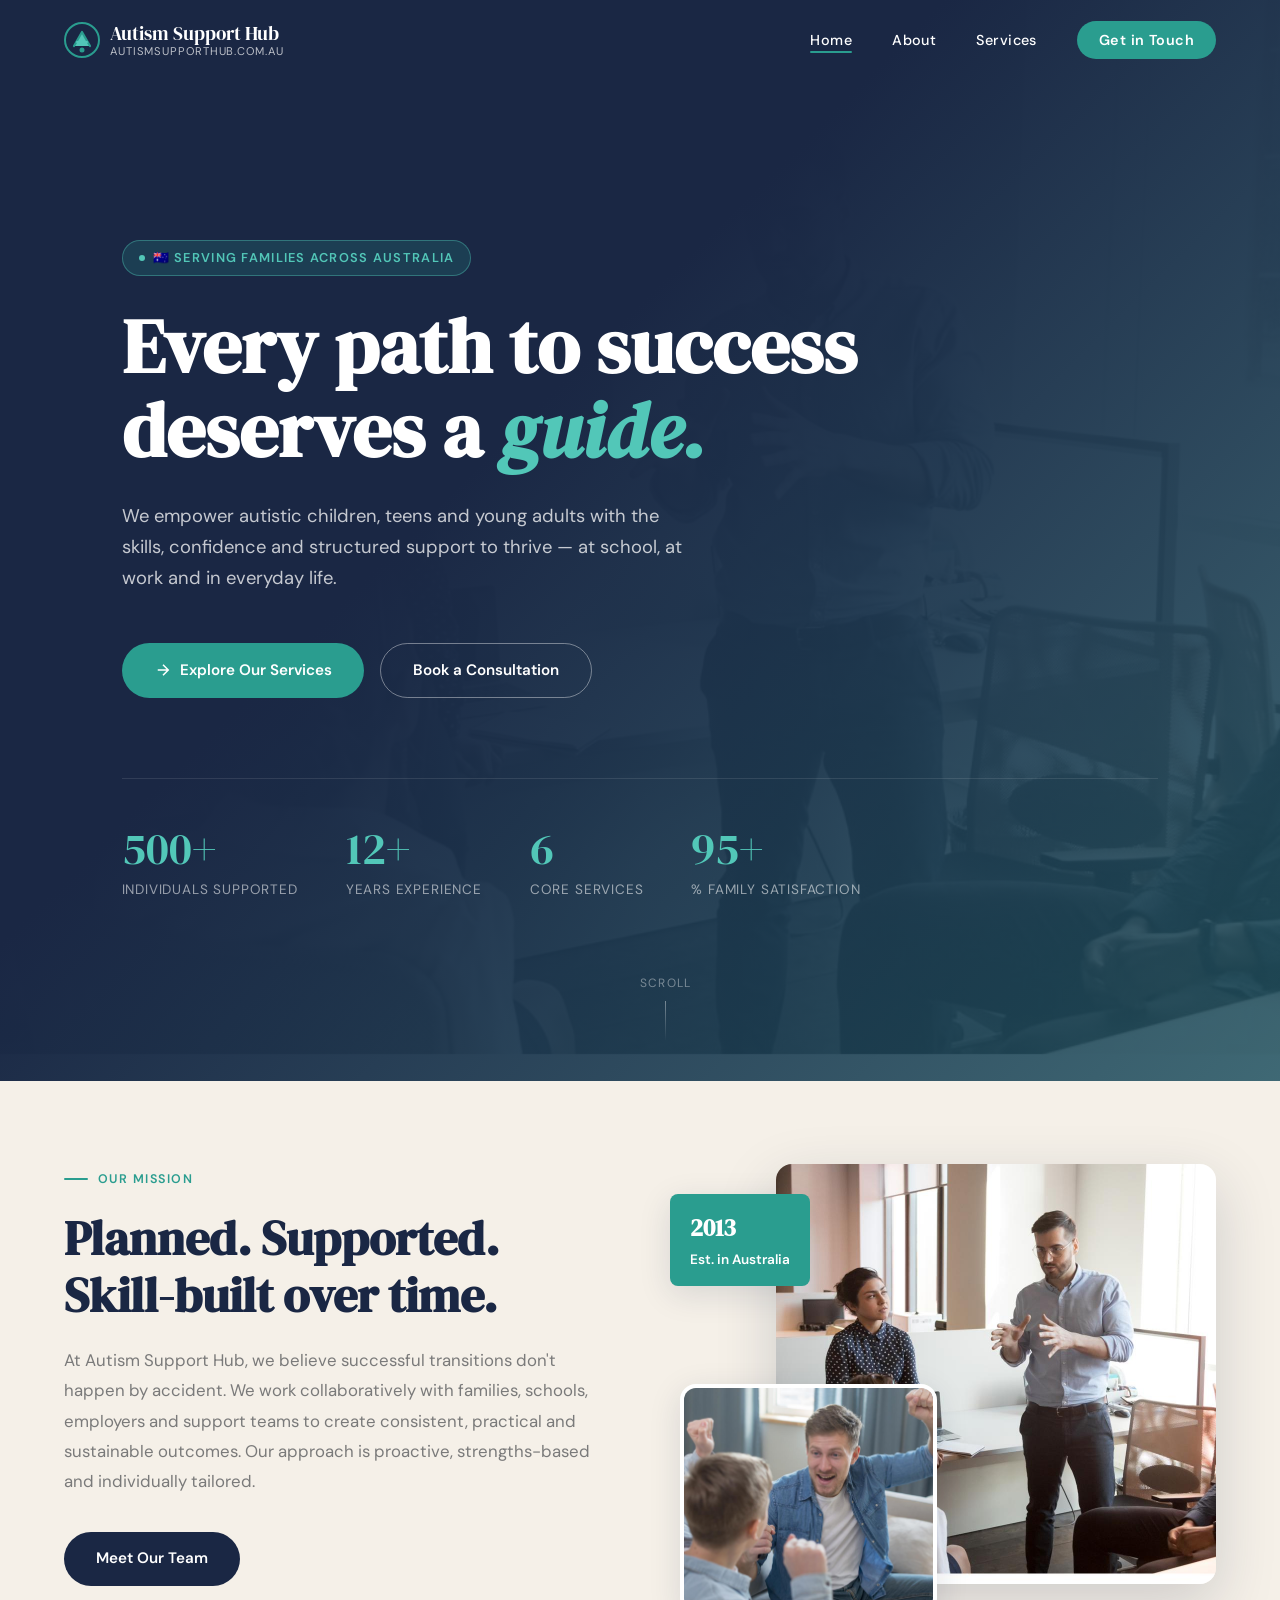
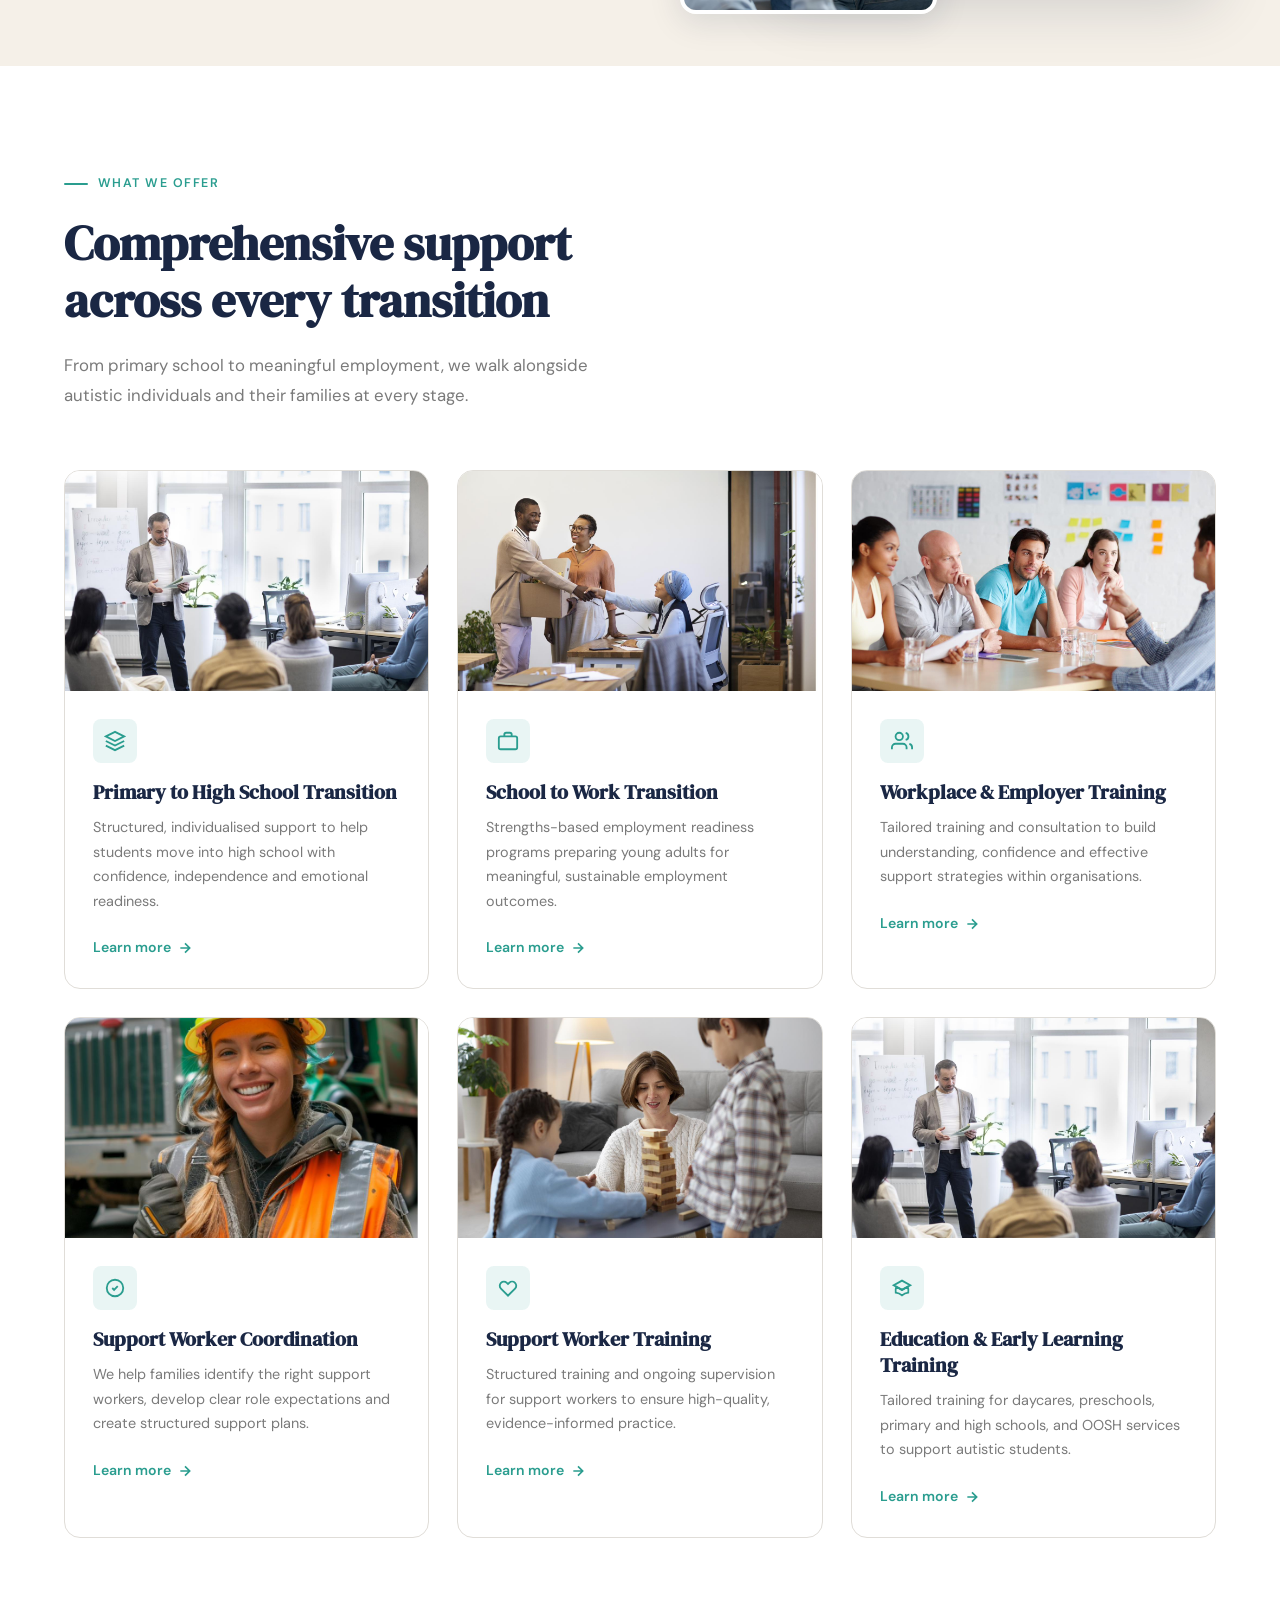
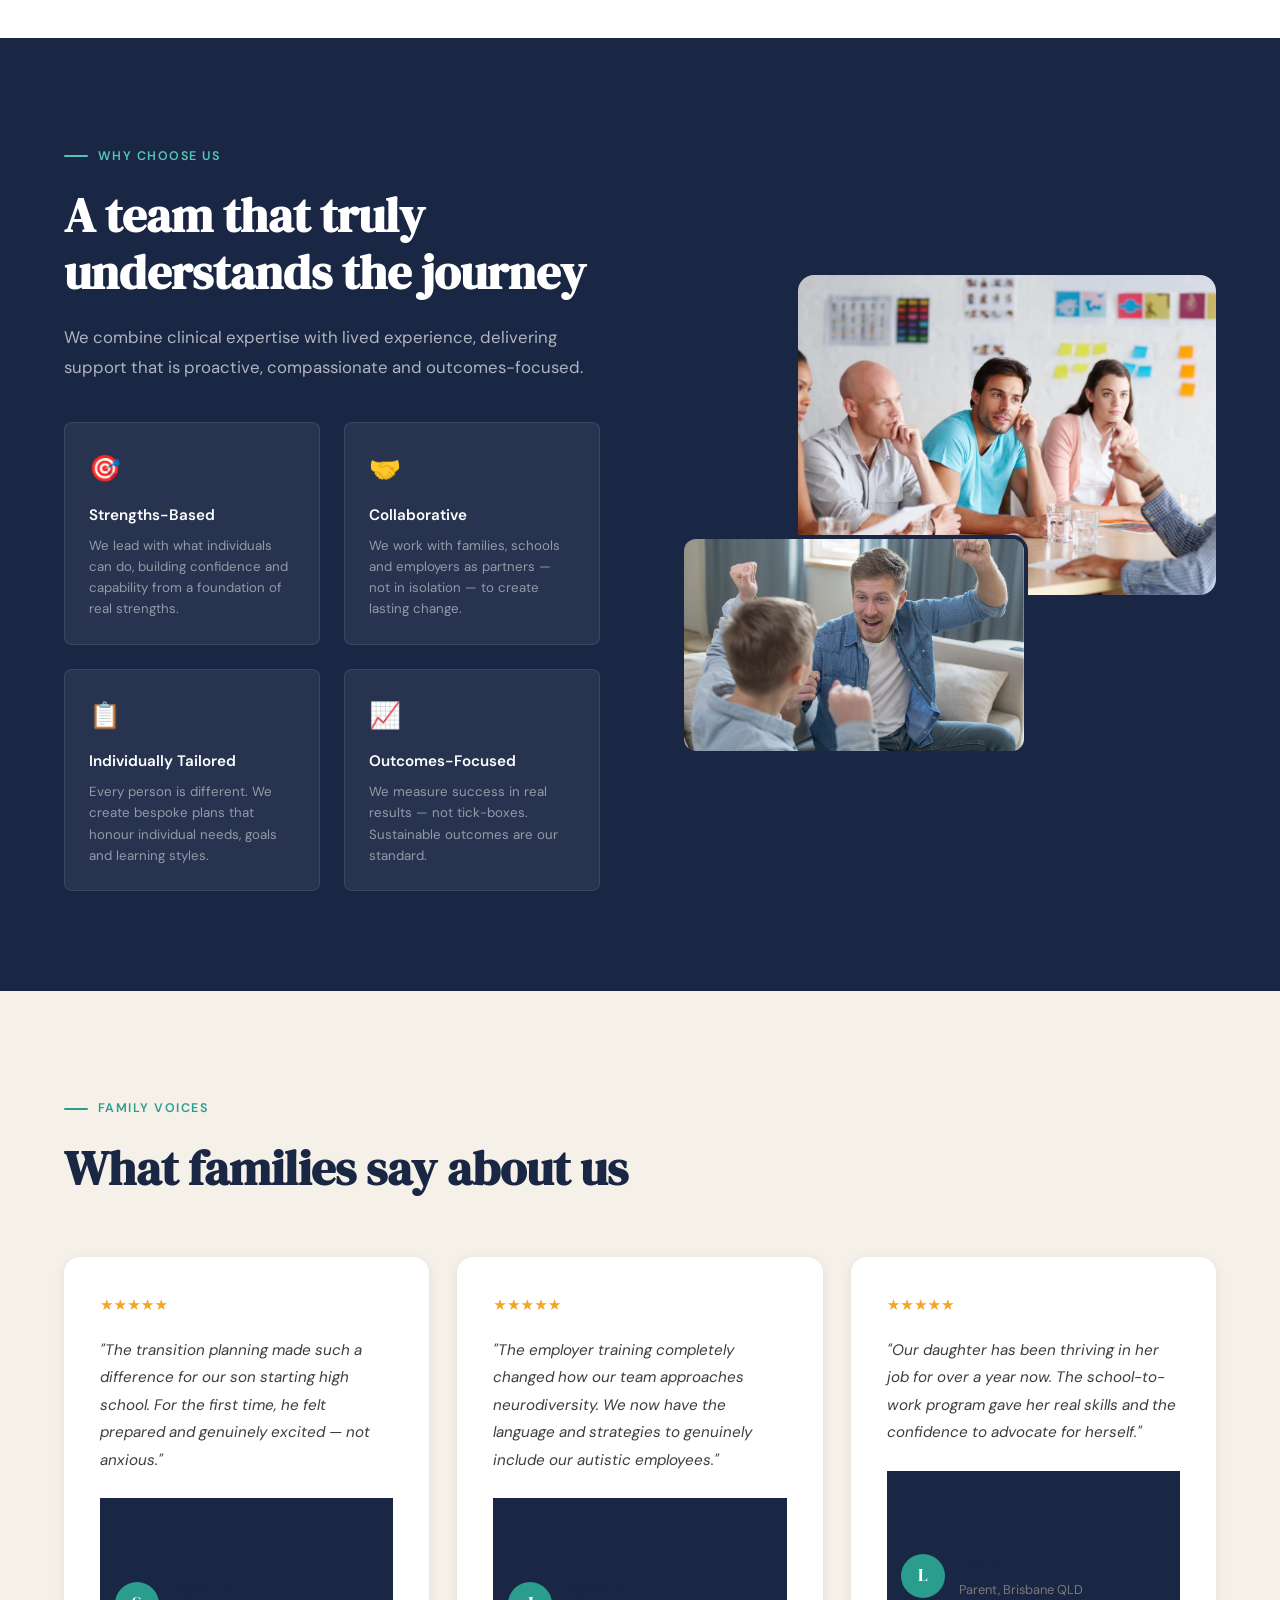
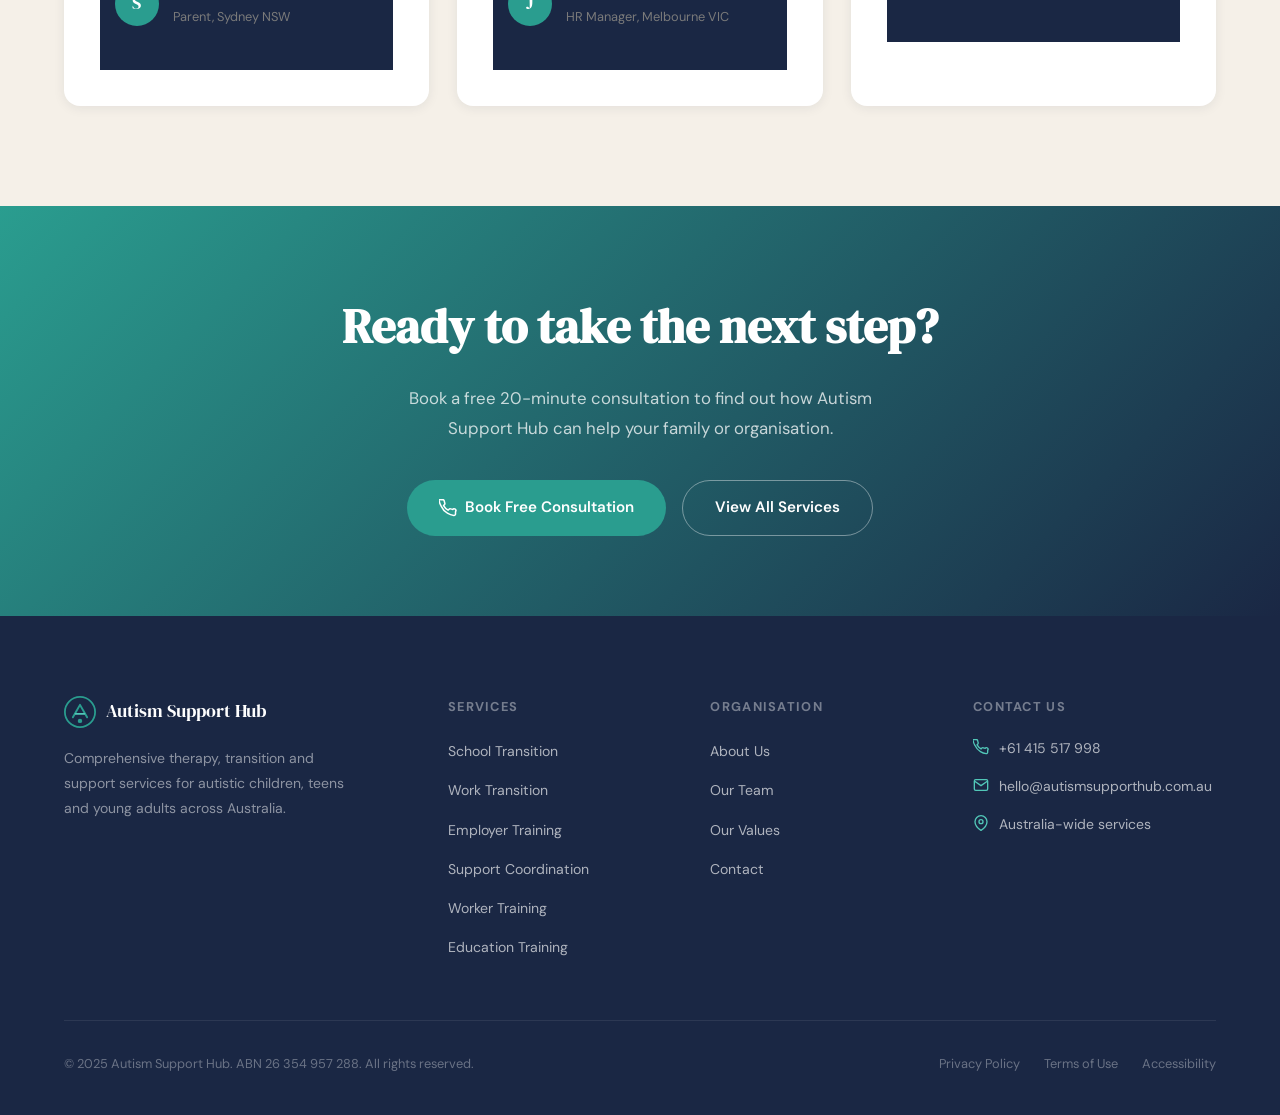
==== commit 52e11694: "new changes" ====
--- a/index.html
+++ b/index.html
@@ -111,7 +111,7 @@
         <div class="mission-visual reveal reveal-delay-2" aria-hidden="true">
           <img class="mission-img-main" src="images/team-leader.jpg" alt="Team leader facilitating a training session" loading="lazy" />
           <img class="mission-img-accent" src="images/father-son.jpg" alt="A parent and child celebrating a milestone together" loading="lazy" />
-          <div class="mission-badge" aria-label="Established since 2013">
+          <div class="mission-badge" aria-label="Established since 2022">
             <strong>2013</strong>
             Est. in Australia
           </div>
@@ -366,7 +366,7 @@
           <h4>Contact Us</h4>
           <div class="footer-contact-item">
             <svg fill="none" stroke="currentColor" stroke-width="2" viewBox="0 0 24 24" aria-hidden="true"><path d="M22 16.92v3a2 2 0 01-2.18 2 19.79 19.79 0 01-8.63-3.07A19.5 19.5 0 013.07 9.81a19.79 19.79 0 01-3.07-8.68A2 2 0 012 .84h3a2 2 0 012 1.72c.127.96.361 1.903.7 2.81a2 2 0 01-.45 2.11L6.09 8.91a16 16 0 006 6l1.27-1.27a2 2 0 012.11-.45c.907.339 1.85.573 2.81.7A2 2 0 0122 16.92z"/></svg>
-            <span><a href="tel:+61280001234" style="color:inherit">+61 2 8000 1234</a></span>
+            <span><a href="tel:+61 415 517 998" style="color:inherit">+61 415 517 998</a></span>
           </div>
           <div class="footer-contact-item">
             <svg fill="none" stroke="currentColor" stroke-width="2" viewBox="0 0 24 24" aria-hidden="true"><path d="M4 4h16c1.1 0 2 .9 2 2v12c0 1.1-.9 2-2 2H4c-1.1 0-2-.9-2-2V6c0-1.1.9-2 2-2z"/><polyline points="22,6 12,13 2,6"/></svg>
@@ -379,7 +379,7 @@
         </div>
       </div>
       <div class="footer-bottom">
-        <p>© 2025 Autism Support Hub. ABN 00 000 000 000. All rights reserved.</p>
+        <p>© 2025 Autism Support Hub. ABN 26 354 957 288. All rights reserved.</p>
         <nav class="footer-bottom-links" aria-label="Legal links">
           <a href="#">Privacy Policy</a>
           <a href="#">Terms of Use</a>
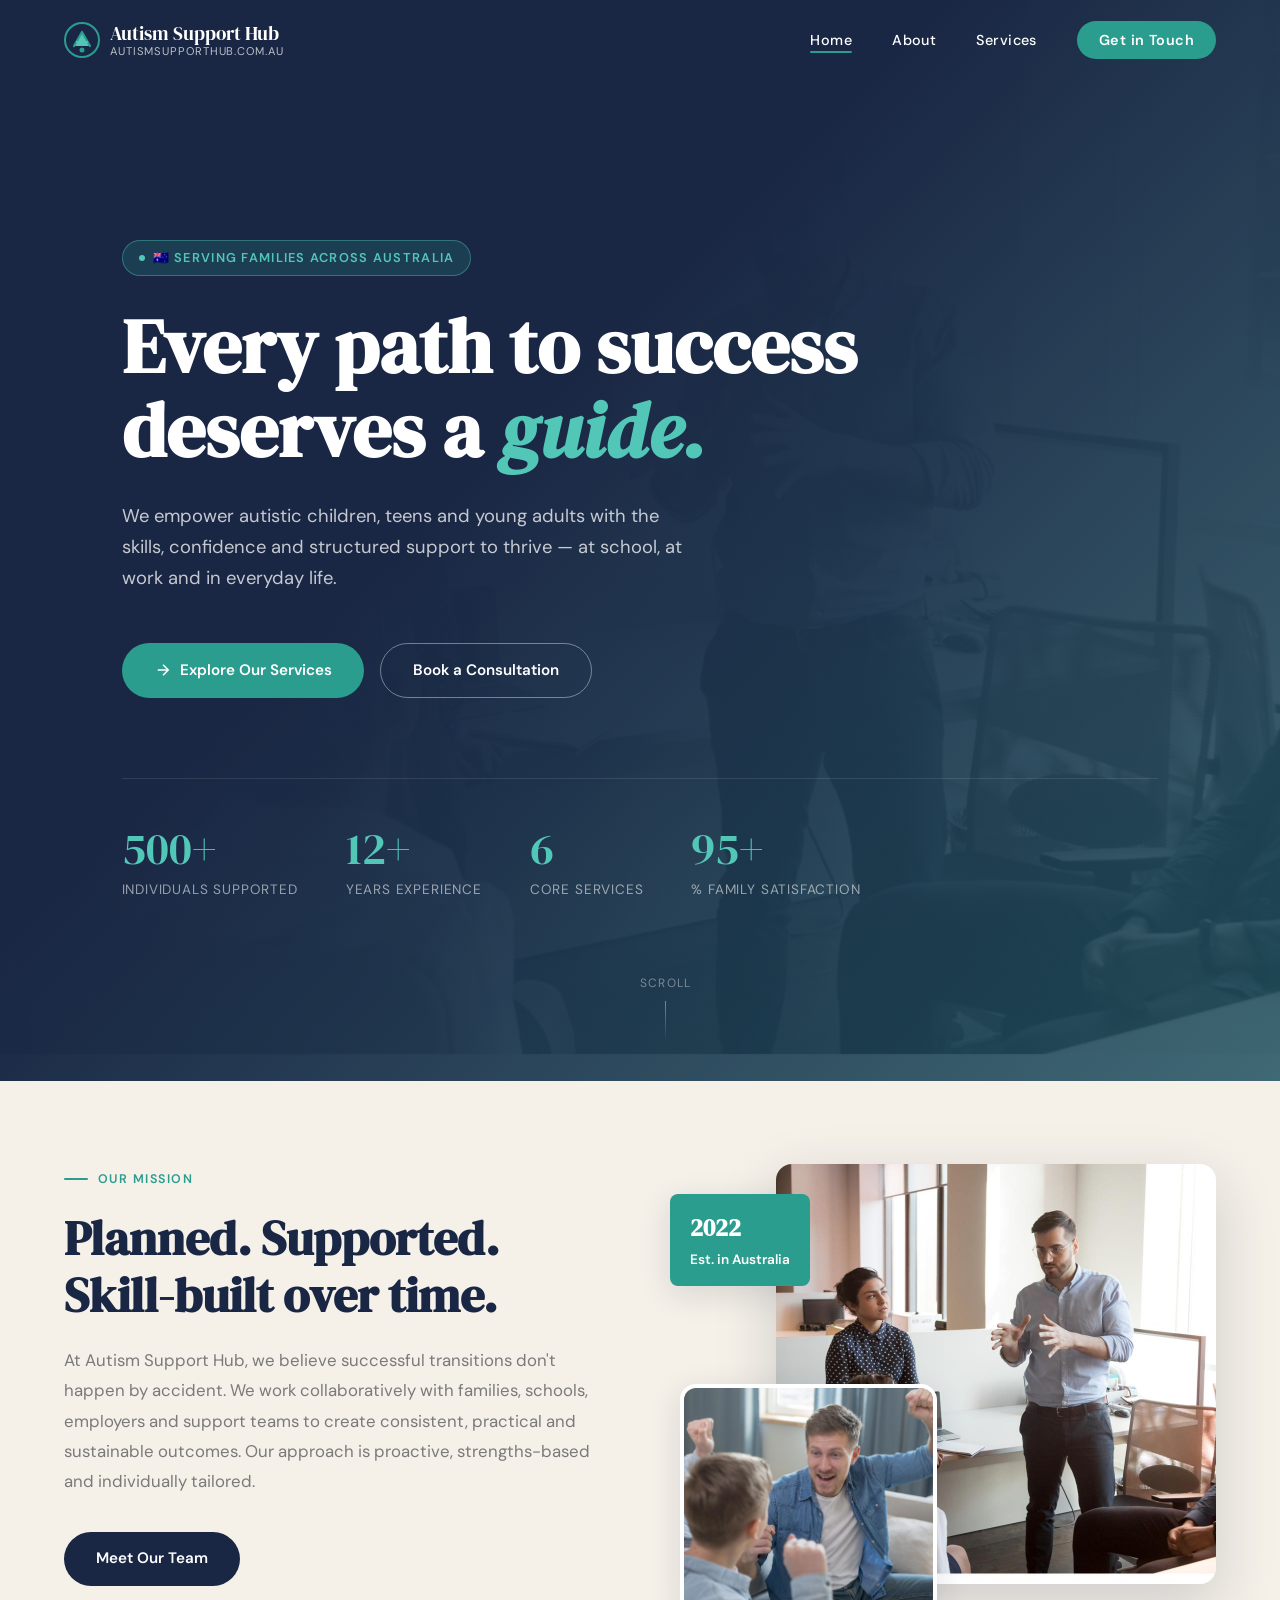
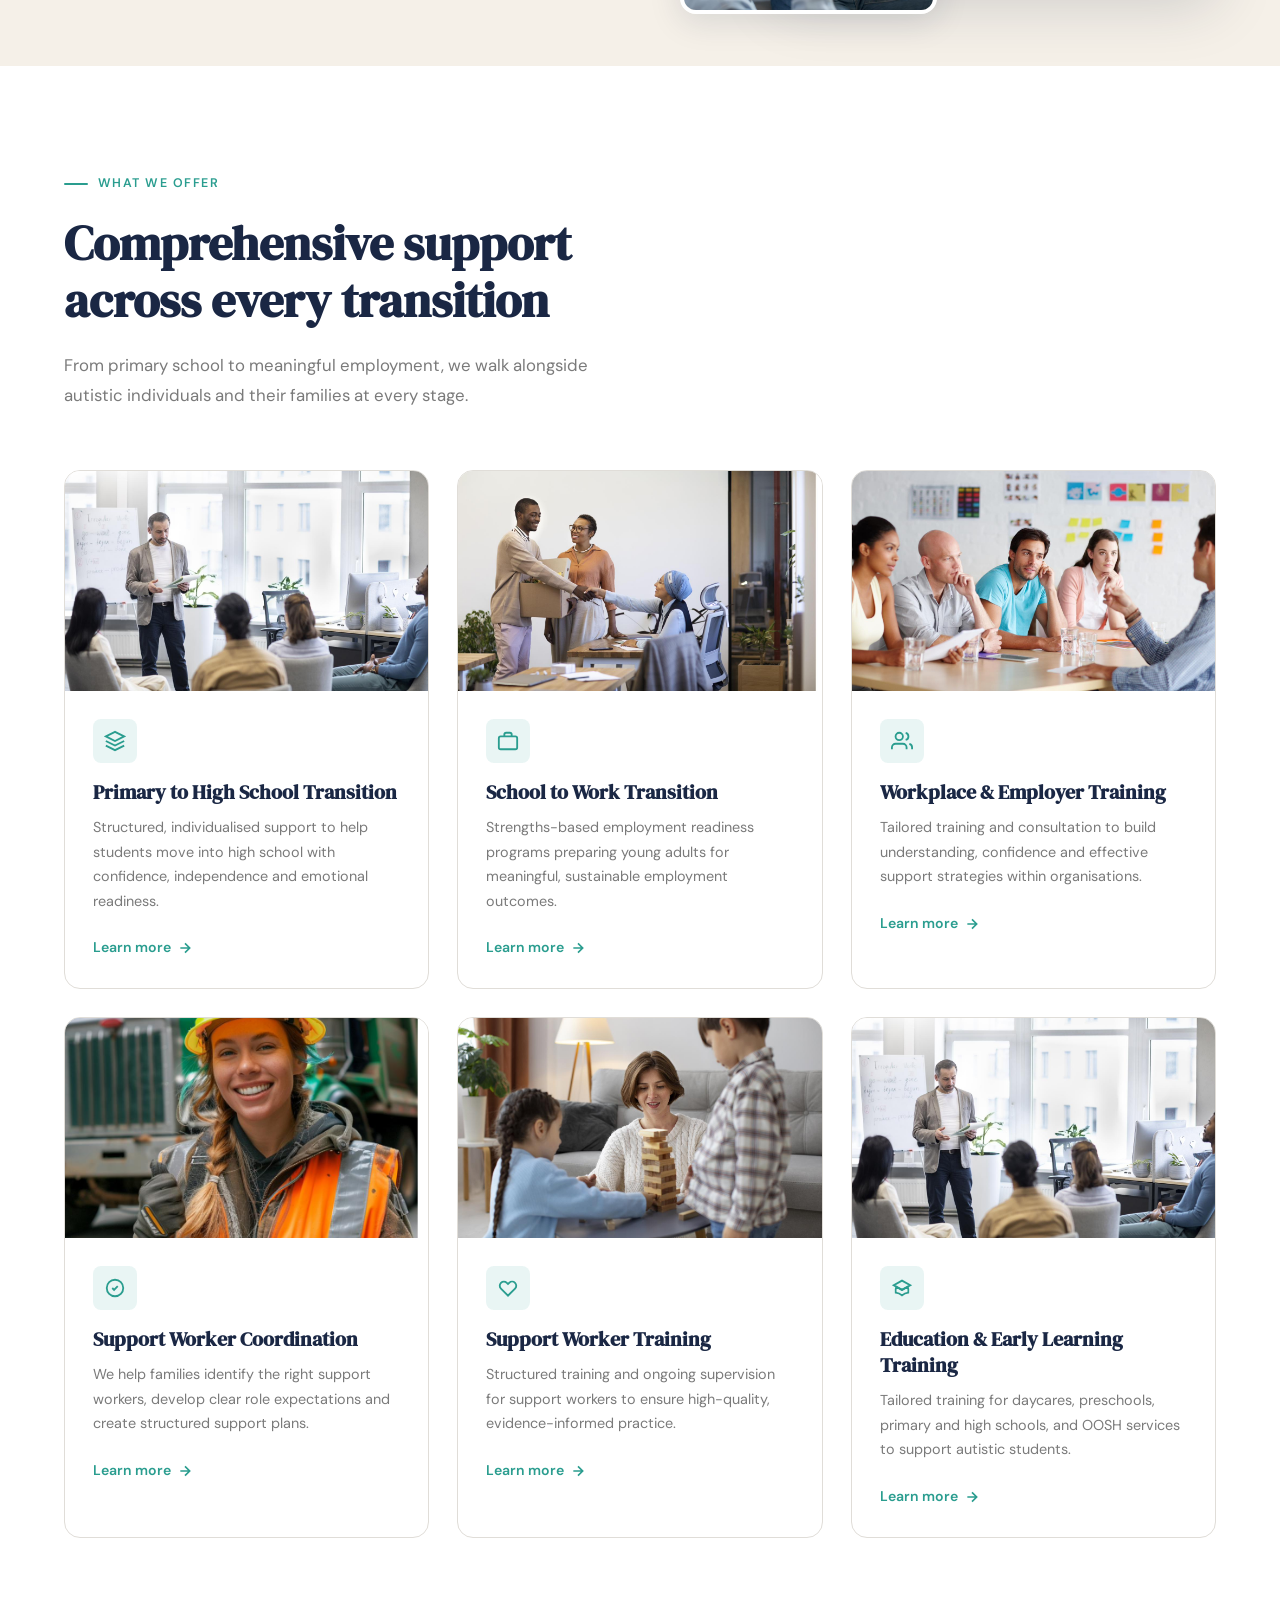
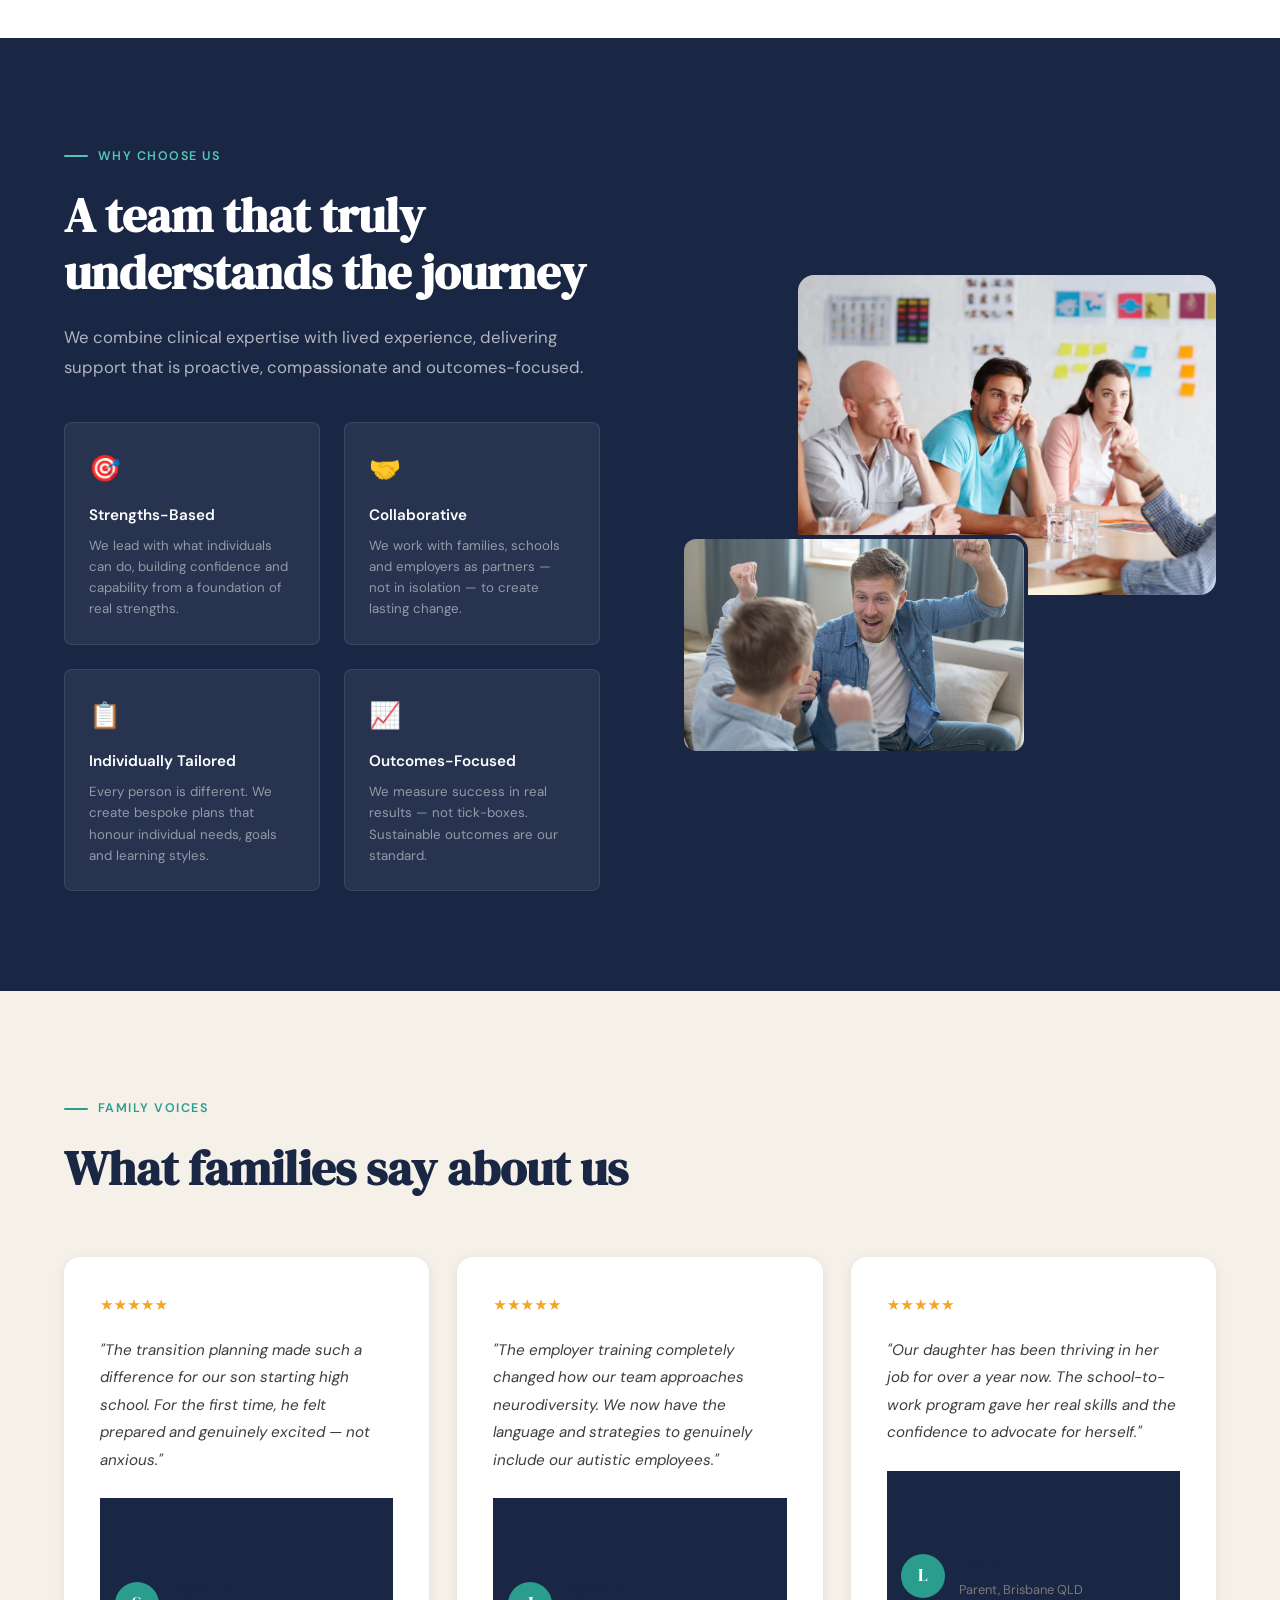
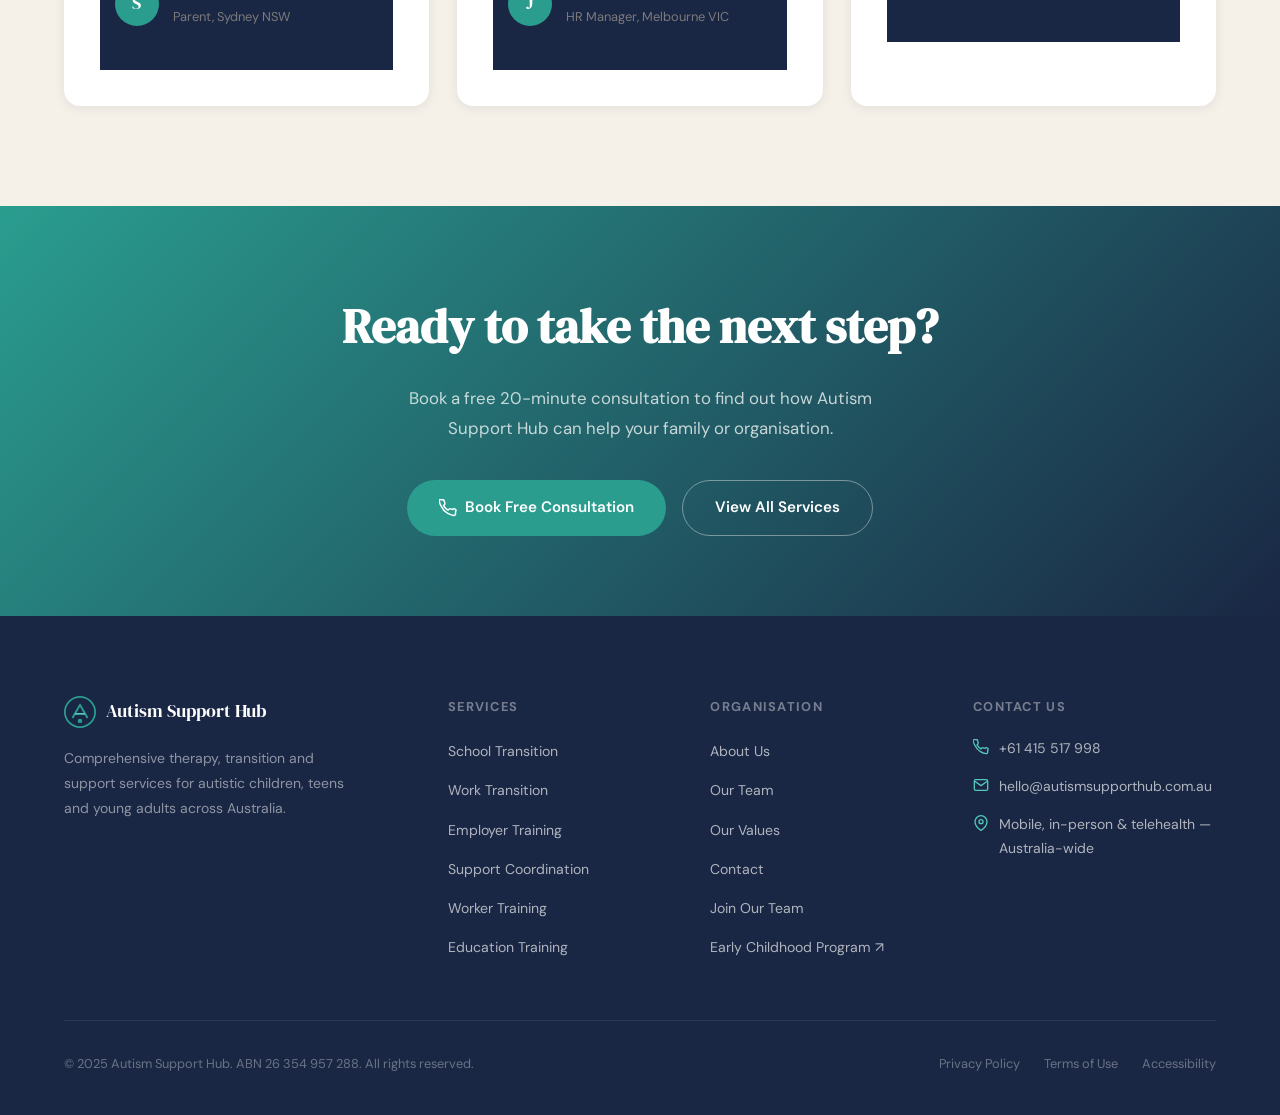
==== commit 2cf140dd: "Add files via upload Copy changes and image" ====
--- a/index.html
+++ b/index.html
@@ -112,7 +112,7 @@
           <img class="mission-img-main" src="images/team-leader.jpg" alt="Team leader facilitating a training session" loading="lazy" />
           <img class="mission-img-accent" src="images/father-son.jpg" alt="A parent and child celebrating a milestone together" loading="lazy" />
           <div class="mission-badge" aria-label="Established since 2022">
-            <strong>2013</strong>
+            <strong>2022</strong>
             Est. in Australia
           </div>
         </div>
@@ -360,6 +360,8 @@
             <li><a href="pages/about.html#team">Our Team</a></li>
             <li><a href="pages/about.html#values">Our Values</a></li>
             <li><a href="pages/contact.html">Contact</a></li>
+            <li><a href="mailto:kamanbalazs@yahoo.com.au?subject=Job%20Application">Join Our Team</a></li>
+            <li><a href="https://littlekidsautismtherapy.com.au/" target="_blank" rel="noopener">Early Childhood Program ↗</a></li>
           </ul>
         </div>
         <div class="footer-col">
@@ -374,7 +376,7 @@
           </div>
           <div class="footer-contact-item">
             <svg fill="none" stroke="currentColor" stroke-width="2" viewBox="0 0 24 24" aria-hidden="true"><path d="M21 10c0 7-9 13-9 13s-9-6-9-13a9 9 0 0118 0z"/><circle cx="12" cy="10" r="3"/></svg>
-            <span>Australia-wide services</span>
+            <span>Mobile, in-person &amp; telehealth — Australia-wide</span>
           </div>
         </div>
       </div>
